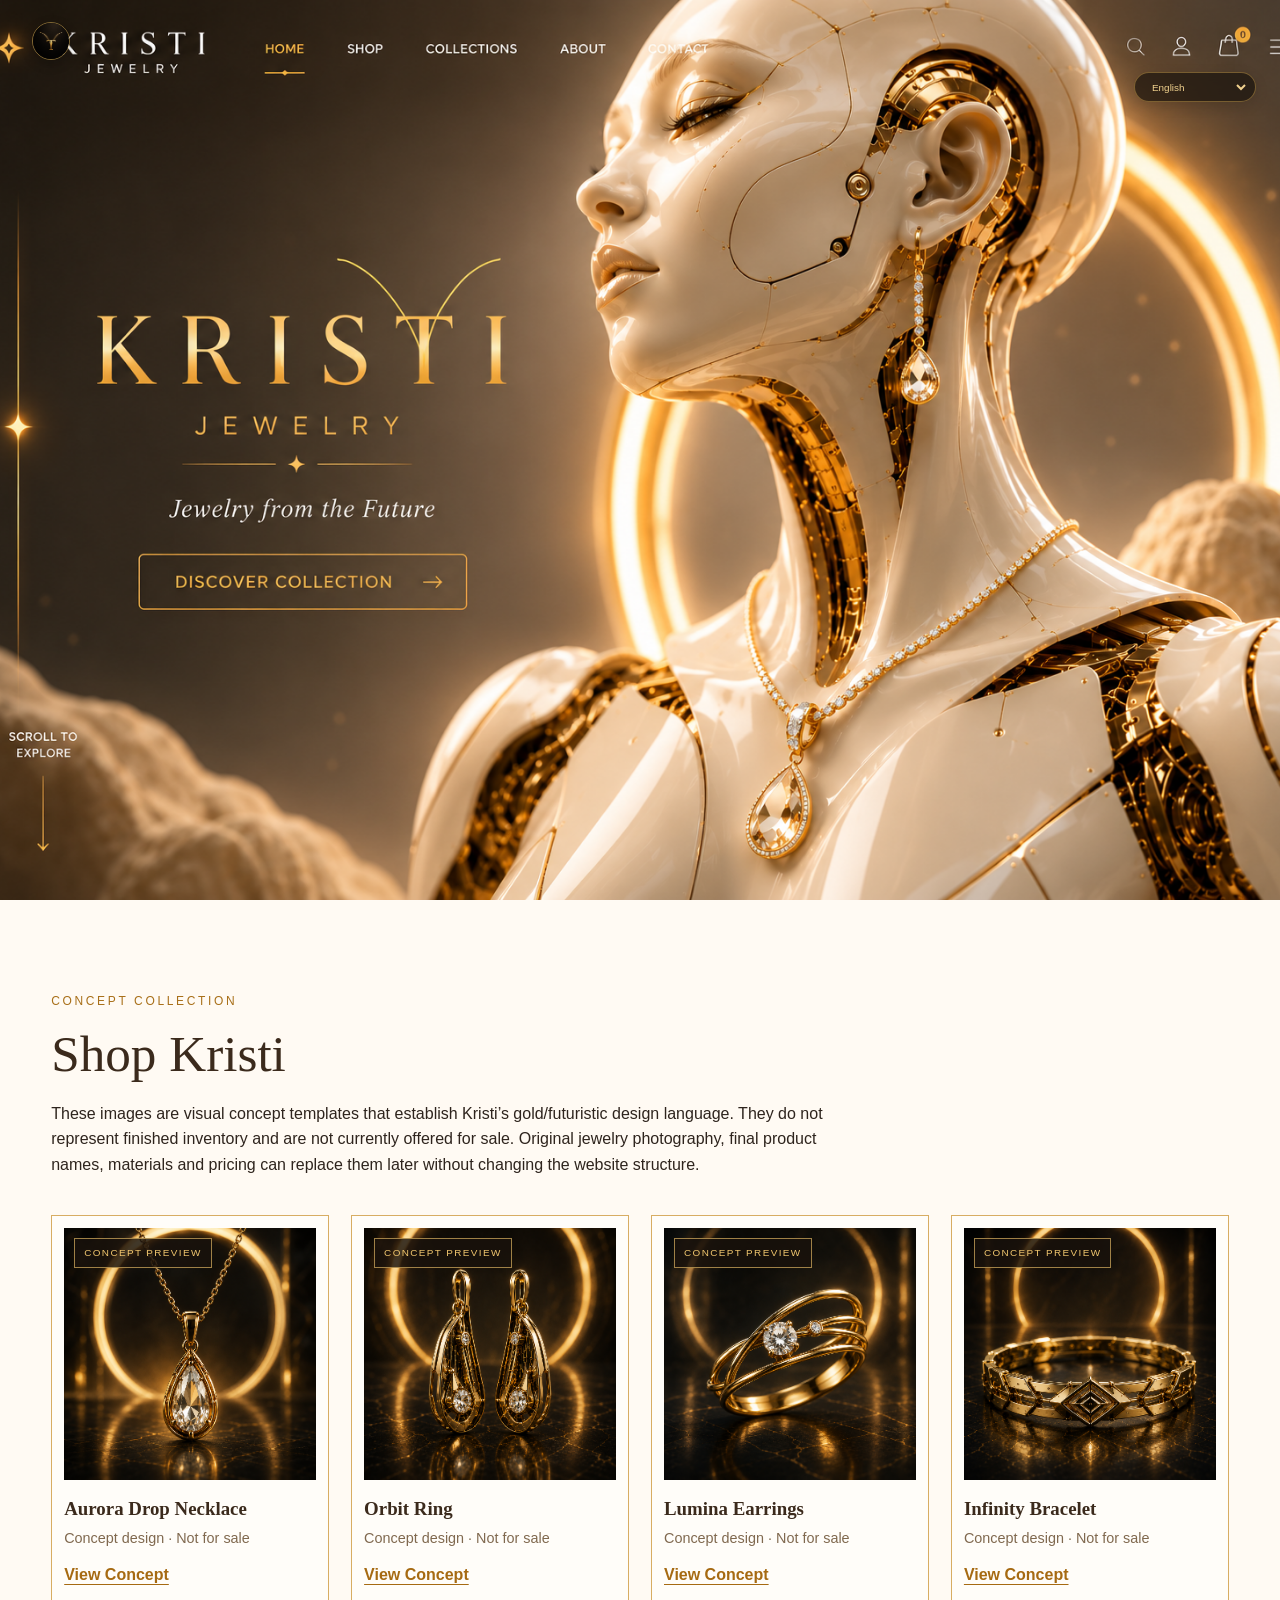
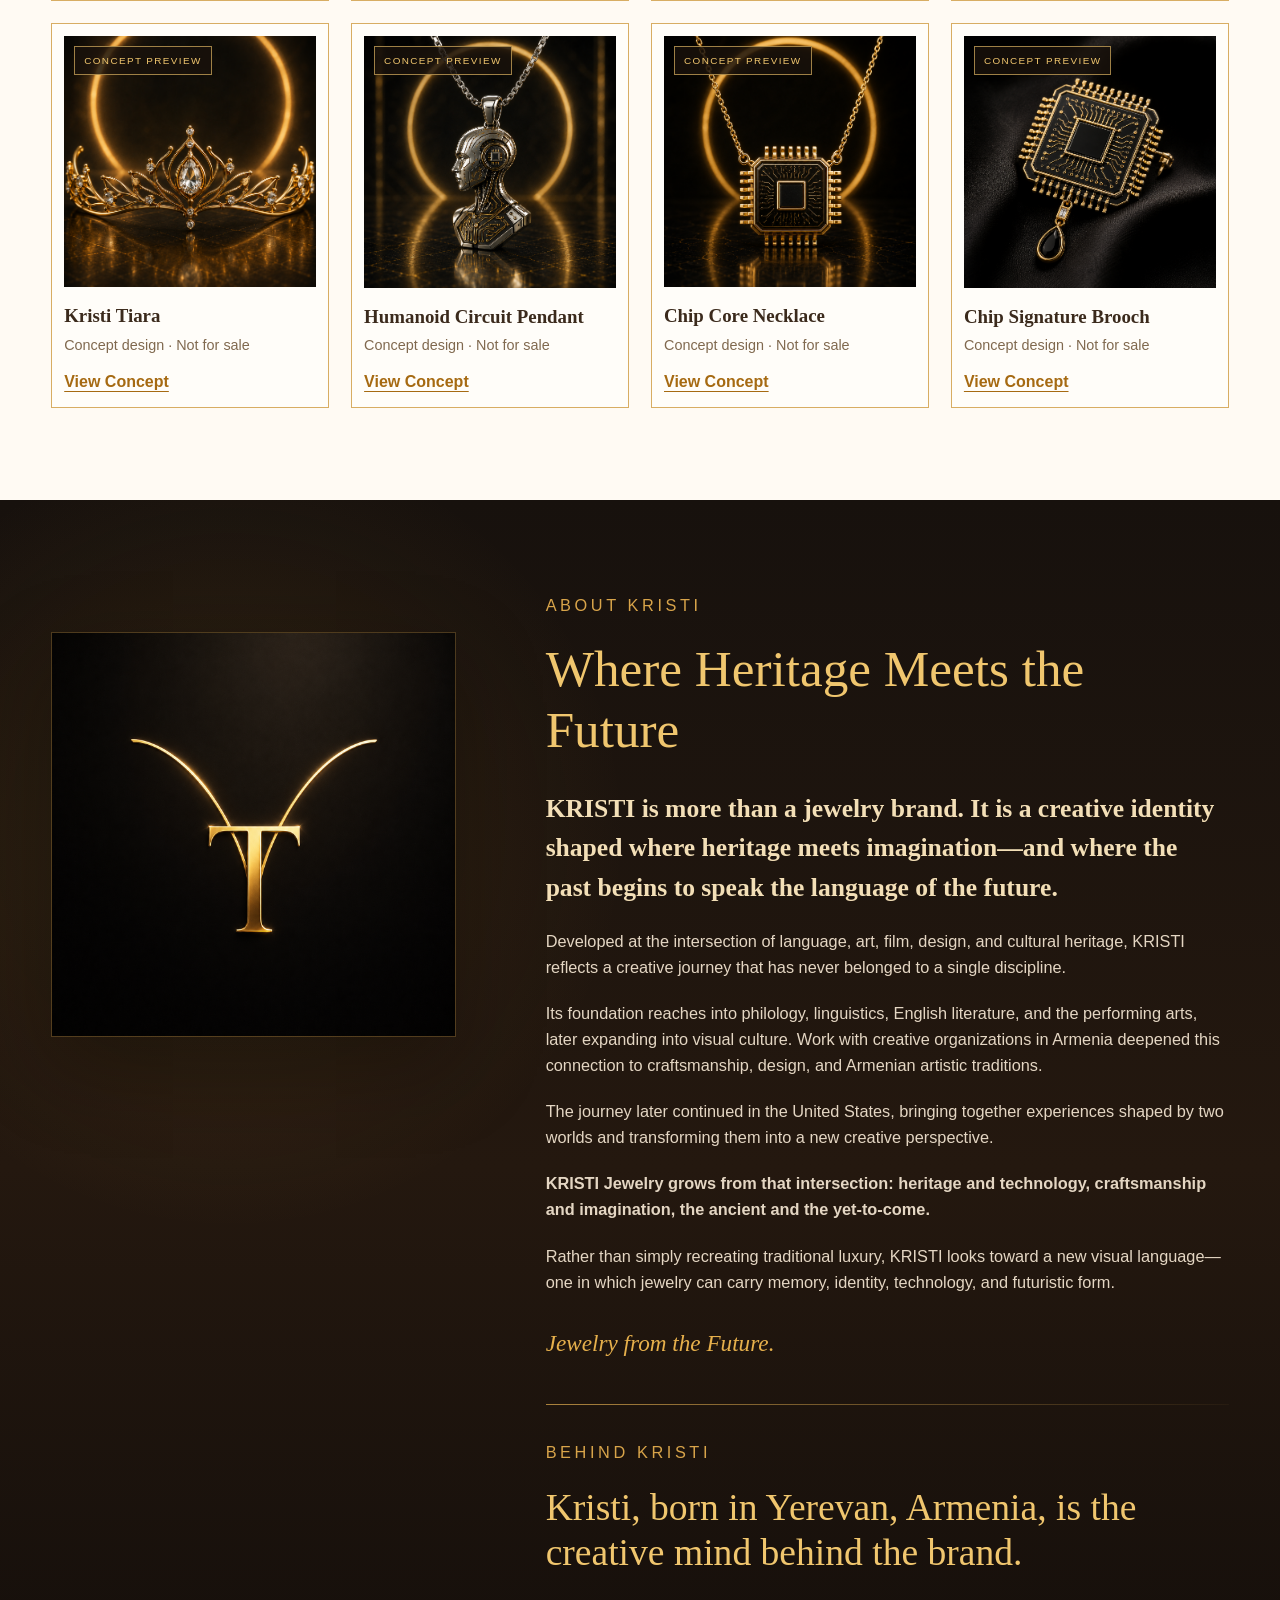
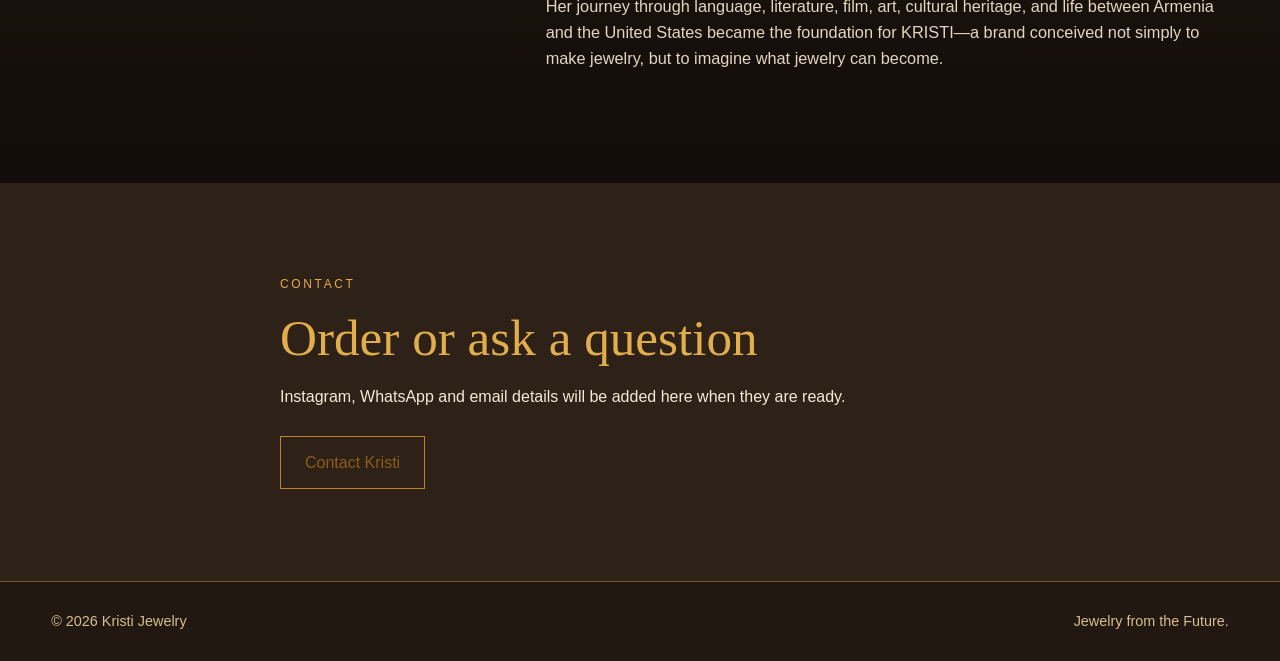
==== index.html @ 47a4a065 "Remove duplicate hero navigation overlay" ====
<!DOCTYPE html>
<html lang="en">
<head>
  <meta charset="UTF-8">
  <meta name="viewport" content="width=device-width, initial-scale=1.0">
  <meta name="description" content="Kristi Jewelry — Jewelry from the Future">
  <title>Kristi Jewelry</title>
  <link rel="stylesheet" href="style.css?v=20260815-hero-nav4">
</head>
<body>
  <div class="language-bar" aria-label="Language selector">
    <div class="language-bar-inner">
      <span class="language-label">Language</span>
      <select id="languageSelect" class="language-select" aria-label="Select language">
        <option value="en">English</option><option value="ar">Arabic</option><option value="hy">Armenian</option><option value="zh">Chinese</option><option value="de">German</option><option value="hi">Hindi</option><option value="fa">Persian</option><option value="ru">Russian</option><option value="es">Spanish</option><option value="tr">Turkish</option>
      </select>
    </div>
  </div>
  <main>
    <section class="hero" id="home" aria-label="Kristi Jewelry hero">
      <div class="hero-frame">
        <img class="hero-art" src="hero-Kristi.png" alt="Kristi Jewelry futuristic gold and ivory robotic jewelry campaign">
        <img class="hero-logo" src="Kristi-symbol.png" alt="Kristi T logo">
        <nav class="hero-hotspots" aria-label="Hero actions"><a class="hotspot cta-link" href="#shop" aria-label="Discover collection"></a></nav>
      </div>
    </section>
    <section class="section" id="shop"><div class="container"><div class="section-heading"><p class="eyebrow" data-i18n="shopEyebrow">Concept collection</p><h1 data-i18n="shopTitle">Shop Kristi</h1><p data-i18n="shopIntro">These images are visual concept templates that establish Kristi's gold/futuristic design language. They do not represent finished inventory and are not currently offered for sale. Original jewelry photography, final product names, materials and pricing can replace them later without changing the website structure.</p></div><div class="product-grid" id="productGrid"></div></div></section>
    <section class="section about-section" id="about"><div class="container about-wrap"><div class="about-symbol-wrap"><img class="about-symbol" src="Kristi-symbol.png" alt="Kristi gold T emblem"></div><div class="about-content"><p class="eyebrow" data-i18n="aboutEyebrow">About Kristi</p><h1 data-i18n="aboutTitle">Where Heritage Meets the Future</h1><p class="about-lead"><strong data-i18n="aboutLead">KRISTI is more than a jewelry brand. It is a creative identity shaped where heritage meets imagination—and where the past begins to speak the language of the future.</strong></p><p data-i18n="aboutP1">Developed at the intersection of language, art, film, design, and cultural heritage, KRISTI reflects a creative journey that has never belonged to a single discipline.</p><p data-i18n="aboutP2">Its foundation reaches into philology, linguistics, English literature, and the performing arts, later expanding into the world of visual culture. Work with creative organizations in Armenia deepened this connection to craftsmanship, design, and Armenian artistic traditions.</p><p data-i18n="aboutP3">The journey later continued in the United States, bringing together experiences shaped by two worlds and transforming them into a new creative perspective.</p><p><strong data-i18n="aboutP4">KRISTI Jewelry grows from that intersection: heritage and technology, craftsmanship and imagination, the ancient and the yet-to-come.</strong></p><p data-i18n="aboutP5">Rather than simply recreating traditional luxury, KRISTI looks toward a new visual language—one in which jewelry can carry memory, identity, technology, and futuristic form.</p><p class="about-signature" data-i18n="tagline">Jewelry from the Future.</p><div class="about-divider" aria-hidden="true"></div><p class="eyebrow" data-i18n="behindEyebrow">Behind Kristi</p><h2 data-i18n="behindTitle">Kristi, born in Yerevan, Armenia, is the creative mind behind the brand.</h2><p data-i18n="behindP">Her journey through language, literature, film, art, cultural heritage, and life between Armenia and the United States ultimately became the foundation for KRISTI—a brand conceived not simply to make jewelry, but to imagine what jewelry can become.</p></div></div></section>
    <section class="section contact-section" id="contact"><div class="container narrow"><p class="eyebrow" data-i18n="contactEyebrow">Contact</p><h1 data-i18n="contactTitle">Order or ask a question</h1><p data-i18n="contactP">Instagram, WhatsApp and email details will be added here when they are ready.</p><a class="button secondary" href="mailto:hello@example.com" data-i18n="contactButton">Contact Kristi</a></div></section>
  </main>
  <div class="concept-modal" id="conceptModal" aria-hidden="true" role="dialog" aria-modal="true" aria-labelledby="conceptTitle"><div class="concept-modal-backdrop" data-close-modal></div><div class="concept-modal-panel"><button class="concept-modal-close" type="button" aria-label="Close concept preview" data-close-modal>×</button><div class="concept-modal-grid"><img id="conceptImage" class="concept-modal-image" src="product-01.png" alt=""><div class="concept-modal-content"><p class="eyebrow" data-i18n="modalEyebrow">Kristi Concept Study</p><h2 id="conceptTitle">Aurora Drop Necklace</h2><p id="conceptDescription" class="concept-description"></p><div class="concept-notice"><strong data-i18n="conceptPreview">Concept Preview</strong><span data-i18n="modalNotice">This is a visual design template, not a finished Kristi product and not currently offered for sale. Materials, construction, dimensions, price and final photography will be defined only when an original physical piece is developed.</span></div><p class="concept-future" data-i18n="modalFuture">Future product page structure: original photography · final materials · dimensions · price · availability · order details.</p></div></div></div></div>
  <footer class="site-footer"><div class="container footer-wrap"><p>© <span id="year"></span> Kristi Jewelry</p><p data-i18n="tagline">Jewelry from the Future.</p></div></footer>
  <script src="script.js?v=20260814-languages3"></script>
  <script>
    const kristiBehindTitles={en:'Kristi, born in Yerevan, Armenia, is the creative mind behind the brand.',ar:'كريستي، المولودة في يريفان، أرمينيا، هي العقل الإبداعي وراء العلامة.',hy:'Երևանում, Հայաստանում ծնված Քրիստին բրենդի ստեղծագործական միտքն է։',zh:'克里斯蒂出生于亚美尼亚埃里温，是品牌背后的创意灵魂。',de:'Kristi, geboren in Jerewan, Armenien, ist der kreative Kopf hinter der Marke.',hi:'येरेवान, आर्मेनिया में जन्मी क्रिस्टी ब्रांड की रचनात्मक शक्ति हैं।',fa:'کریستی، متولد ایروان ارمنستان، ذهن خلاق پشت این برند است.',ru:'Кристи, родившаяся в Ереване, Армения, — творческий автор бренда.',es:'Kristi, nacida en Ereván, Armenia, es la mente creativa detrás de la marca.',tr:'Ermenistan’ın Erivan kentinde doğan Kristi, markanın arkasındaki yaratıcı zihindir.'};
    function updateKristiBehindTitle(){const language=document.documentElement.lang||'en';const title=document.querySelector('[data-i18n="behindTitle"]');if(title&&kristiBehindTitles[language])title.textContent=kristiBehindTitles[language];}
    const languageSelect=document.getElementById('languageSelect');updateKristiBehindTitle();languageSelect?.addEventListener('change',()=>setTimeout(updateKristiBehindTitle,0));
  </script>
</body>
</html>
---- style.css ----
* { box-sizing: border-box; }
html { scroll-behavior: smooth; }
body { margin:0; font-family:Arial,Helvetica,sans-serif; color:#2e241d; background:#fffaf3; line-height:1.6; }
body.modal-open { overflow:hidden; }
a { color:inherit; text-decoration:none; }
button,a { -webkit-tap-highlight-color:transparent; }
.container { width:min(1280px,92%); margin:0 auto; }
.narrow { max-width:720px; }
.language-bar { position:absolute; top:72px; right:24px; z-index:50; width:122px; }
.language-bar-inner { display:flex; align-items:center; justify-content:center; height:30px; padding:2px 5px; border:1px solid rgba(224,177,83,.42); border-radius:15px; background:rgba(25,18,12,.68); backdrop-filter:blur(8px); box-shadow:0 4px 14px rgba(0,0,0,.12); }
.language-label { display:none; }
.language-select { width:108px; min-width:0; height:24px; border:0; outline:0; background:transparent; color:#f1d28e; padding:1px 17px 1px 7px; font:inherit; font-size:.62rem; line-height:1; cursor:pointer; }
.language-select option { background:#21170f; color:#f1d28e; }
.hero { width:100vw; height:100vh; background:#2a2019; overflow:hidden; }
.hero-frame { position:relative; width:100%; height:100%; max-width:none; margin:0; overflow:hidden; }
.hero-art { display:block; width:100%; height:100%; max-width:none; max-height:none; object-fit:cover; object-position:center top; }
.hero-top-mask { display:none; }
.hero-logo { position:absolute; z-index:4; left:2.5%; top:2.45%; width:38px; height:38px; object-fit:cover; border-radius:50%; border:1px solid rgba(225,183,91,.50); box-shadow:0 4px 12px rgba(0,0,0,.22); }
.hero-topnav { position:absolute; z-index:4; left:9.7%; top:2.55%; width:auto; height:38px; display:flex; align-items:center; justify-content:flex-start; gap:46px; }
.hero-topnav a { position:relative; color:#f4efe7; font-size:.72rem; font-weight:400; letter-spacing:.025em; white-space:nowrap; text-shadow:0 1px 4px rgba(0,0,0,.55); }
.hero-topnav a:hover,.hero-topnav a.is-active { color:#e9b84f; }
.hero-topnav a.is-active::after { content:''; position:absolute; left:50%; transform:translateX(-50%); bottom:-10px; width:34px; height:2px; background:#e9b84f; box-shadow:0 0 8px rgba(233,184,79,.35); }
.hero-hotspots { position:absolute; inset:0; z-index:3; }
.hotspot { position:absolute; display:block; border-radius:8px; }
.hotspot:focus-visible { outline:2px solid #f0b744; outline-offset:2px; }
.cta-link{left:12.4%;top:58.5%;width:26.5%;height:7.6%}
.section { padding:92px 0; }
.section-heading { max-width:820px; margin-bottom:38px; }
.eyebrow { margin:0 0 12px; color:#a86f18; font-size:.75rem; letter-spacing:.22em; text-transform:uppercase; }
h1,h2 { font-family:Georgia,'Times New Roman',serif; font-weight:500; line-height:1.2; color:#3b2a1c; }
h1 { margin:0 0 16px; font-size:clamp(2.1rem,4vw,3.4rem); }
.product-grid { display:grid; grid-template-columns:repeat(4,minmax(0,1fr)); gap:22px; }
.product-card { position:relative; border:1px solid #d8ad63; background:#fffdf9; padding:12px; transition:transform .22s ease,box-shadow .22s ease,border-color .22s ease; }
.product-card:hover { transform:translateY(-4px); border-color:#c99131; box-shadow:0 14px 34px rgba(113,73,17,.14); }
.concept-badge { position:absolute; z-index:2; top:22px; left:22px; padding:6px 9px; border:1px solid rgba(233,190,104,.65); background:rgba(25,18,12,.82); color:#f0c66e; font-size:.62rem; letter-spacing:.14em; text-transform:uppercase; }
.product-image { display:block; aspect-ratio:1/1; width:100%; margin-bottom:18px; object-fit:cover; background:#1c160f; }
.product-card h2 { margin:0 0 6px; font-size:1.18rem; font-weight:600; }
.product-status { margin:0 0 12px; color:#80694f; font-size:.9rem; }
.text-button { border:0; padding:0; background:transparent; color:#a66a12; cursor:pointer; font:inherit; font-weight:600; text-decoration:underline; text-underline-offset:4px; }
.button { display:inline-block; padding:13px 24px; border:1px solid #bd8426; background:#bd8426; color:#fff; transition:.2s ease; }
.button:hover { transform:translateY(-1px); background:#9e6817; border-color:#9e6817; }
.button.secondary { margin-top:10px; background:transparent; color:#8d5e17; }
.concept-modal { position:fixed; inset:0; z-index:100; display:none; place-items:center; padding:24px; }
.concept-modal.is-open { display:grid; }
.concept-modal-backdrop { position:absolute; inset:0; background:rgba(15,10,7,.78); backdrop-filter:blur(6px); }
.concept-modal-panel { position:relative; z-index:1; width:min(1080px,96vw); max-height:90vh; overflow:auto; border:1px solid rgba(218,167,77,.5); background:linear-gradient(145deg,#17110d,#2a1c12); box-shadow:0 40px 100px rgba(0,0,0,.46); }
.concept-modal-grid { display:grid; grid-template-columns:minmax(0,1fr) minmax(320px,.92fr); }
.concept-modal-image { display:block; width:100%; height:100%; min-height:560px; object-fit:cover; background:#120d0a; }
.concept-modal-content { padding:clamp(32px,5vw,64px); color:#e9dcc7; }
.concept-modal-content h2 { margin:0 0 22px; color:#f0c66e; font-size:clamp(2rem,4vw,3rem); }
.concept-description { margin-bottom:28px; font-size:1.05rem; color:#e5d6c0; }
.concept-notice { display:grid; gap:8px; margin:26px 0; padding:18px; border-left:2px solid #d6a247; background:rgba(231,183,91,.08); }
.concept-notice strong { color:#efc468; letter-spacing:.08em; text-transform:uppercase; }
.concept-future { margin:0; color:#bca88a; font-size:.9rem; }
.concept-modal-close { position:absolute; z-index:3; top:14px; right:16px; width:42px; height:42px; border:1px solid rgba(237,199,120,.55); border-radius:50%; background:rgba(22,15,10,.85); color:#f1cd83; cursor:pointer; font-size:1.8rem; line-height:1; }
.about-section { position:relative; overflow:hidden; background:radial-gradient(circle at 18% 26%,rgba(210,151,45,.12),transparent 28%),linear-gradient(180deg,#17110d 0%,#24180f 52%,#120d0a 100%); color:#ead9bd; }
.about-wrap { display:grid; grid-template-columns:minmax(260px,.8fr) minmax(0,1.35fr); gap:clamp(44px,7vw,96px); align-items:start; }
.about-symbol-wrap { position:sticky; top:40px; }
.about-symbol { display:block; width:min(100%,470px); aspect-ratio:1/1; object-fit:cover; margin:0 auto; border:1px solid rgba(218,167,77,.24); box-shadow:0 30px 80px rgba(0,0,0,.28); }
.about-content { max-width:760px; }
.about-section .eyebrow { color:#d8a44a; }
.about-section h1,.about-section h2 { color:#f0c66e; }
.about-section h1 { margin-bottom:28px; }
.about-section h2 { margin:0 0 18px; font-size:clamp(1.6rem,3vw,2.35rem); }
.about-content p { margin:0 0 20px; color:#e4d6c3; font-size:1.02rem; }
.about-lead { font-family:Georgia,'Times New Roman',serif; font-size:clamp(1.25rem,2vw,1.65rem)!important; line-height:1.55; color:#f3dfb7!important; }
.about-signature { margin-top:30px!important; color:#e6b04c!important; font-family:Georgia,'Times New Roman',serif; font-size:1.45rem!important; font-style:italic; }
.about-divider { width:100%; height:1px; margin:42px 0 34px; background:linear-gradient(90deg,rgba(218,167,77,.75),rgba(218,167,77,.05)); }
.contact-section { background:#2d2118; color:#f6ead6; }
.contact-section h1,.contact-section .eyebrow { color:#e2ad4b; }
.site-footer { border-top:1px solid #7b5a31; padding:28px 0; background:#211811; color:#d9bd8e; font-size:.9rem; }
.footer-wrap { display:flex; justify-content:space-between; gap:20px; }
.footer-wrap p { margin:0; }
html[dir="rtl"] .about-content,html[dir="rtl"] .section-heading,html[dir="rtl"] .contact-section { text-align:right; }
html[dir="rtl"] .concept-badge { left:auto; right:22px; }
@media(max-width:1000px){.language-bar{top:58px;right:14px;width:116px}.language-bar-inner{height:29px;border-radius:15px}.language-select{width:104px;height:23px;font-size:.60rem}.hero-logo{left:2.2%;top:2.4%;width:34px;height:34px}.hero-topnav{left:8.5%;top:2.4%;width:auto;gap:30px}.hero-topnav a{font-size:.62rem;font-weight:400}.product-grid{grid-template-columns:repeat(2,1fr)}.about-wrap{grid-template-columns:1fr}.about-symbol-wrap{position:static}.about-symbol{width:min(420px,78vw)}.concept-modal-grid{grid-template-columns:1fr}.concept-modal-image{min-height:0;aspect-ratio:1/1}}
@media(max-width:760px){.language-bar{top:44px;right:8px;width:106px}.language-bar-inner{height:27px;padding:2px 3px;border-radius:14px;background:rgba(25,18,12,.74)}.language-select{width:98px;height:22px;padding:1px 14px 1px 5px;font-size:.57rem}.hero{width:100%;height:auto}.hero-frame{width:100%;height:auto;overflow:hidden}.hero-art{width:100%;height:auto;max-width:100%;max-height:none;object-fit:contain;object-position:center top;transform:none}.hero-topnav{display:none}.hero-logo{left:.8%;top:2.8%;width:30px;height:30px;border-radius:50%}.hero-hotspots{display:block}.section{padding:56px 0}.product-grid{grid-template-columns:1fr}.concept-modal{padding:10px}.concept-modal-panel{width:100%;max-height:94vh}.concept-modal-content{padding:28px 22px 34px}.concept-modal-close{top:10px;right:10px}.about-wrap{gap:38px}.about-content p{font-size:.98rem}.footer-wrap{flex-direction:column}}
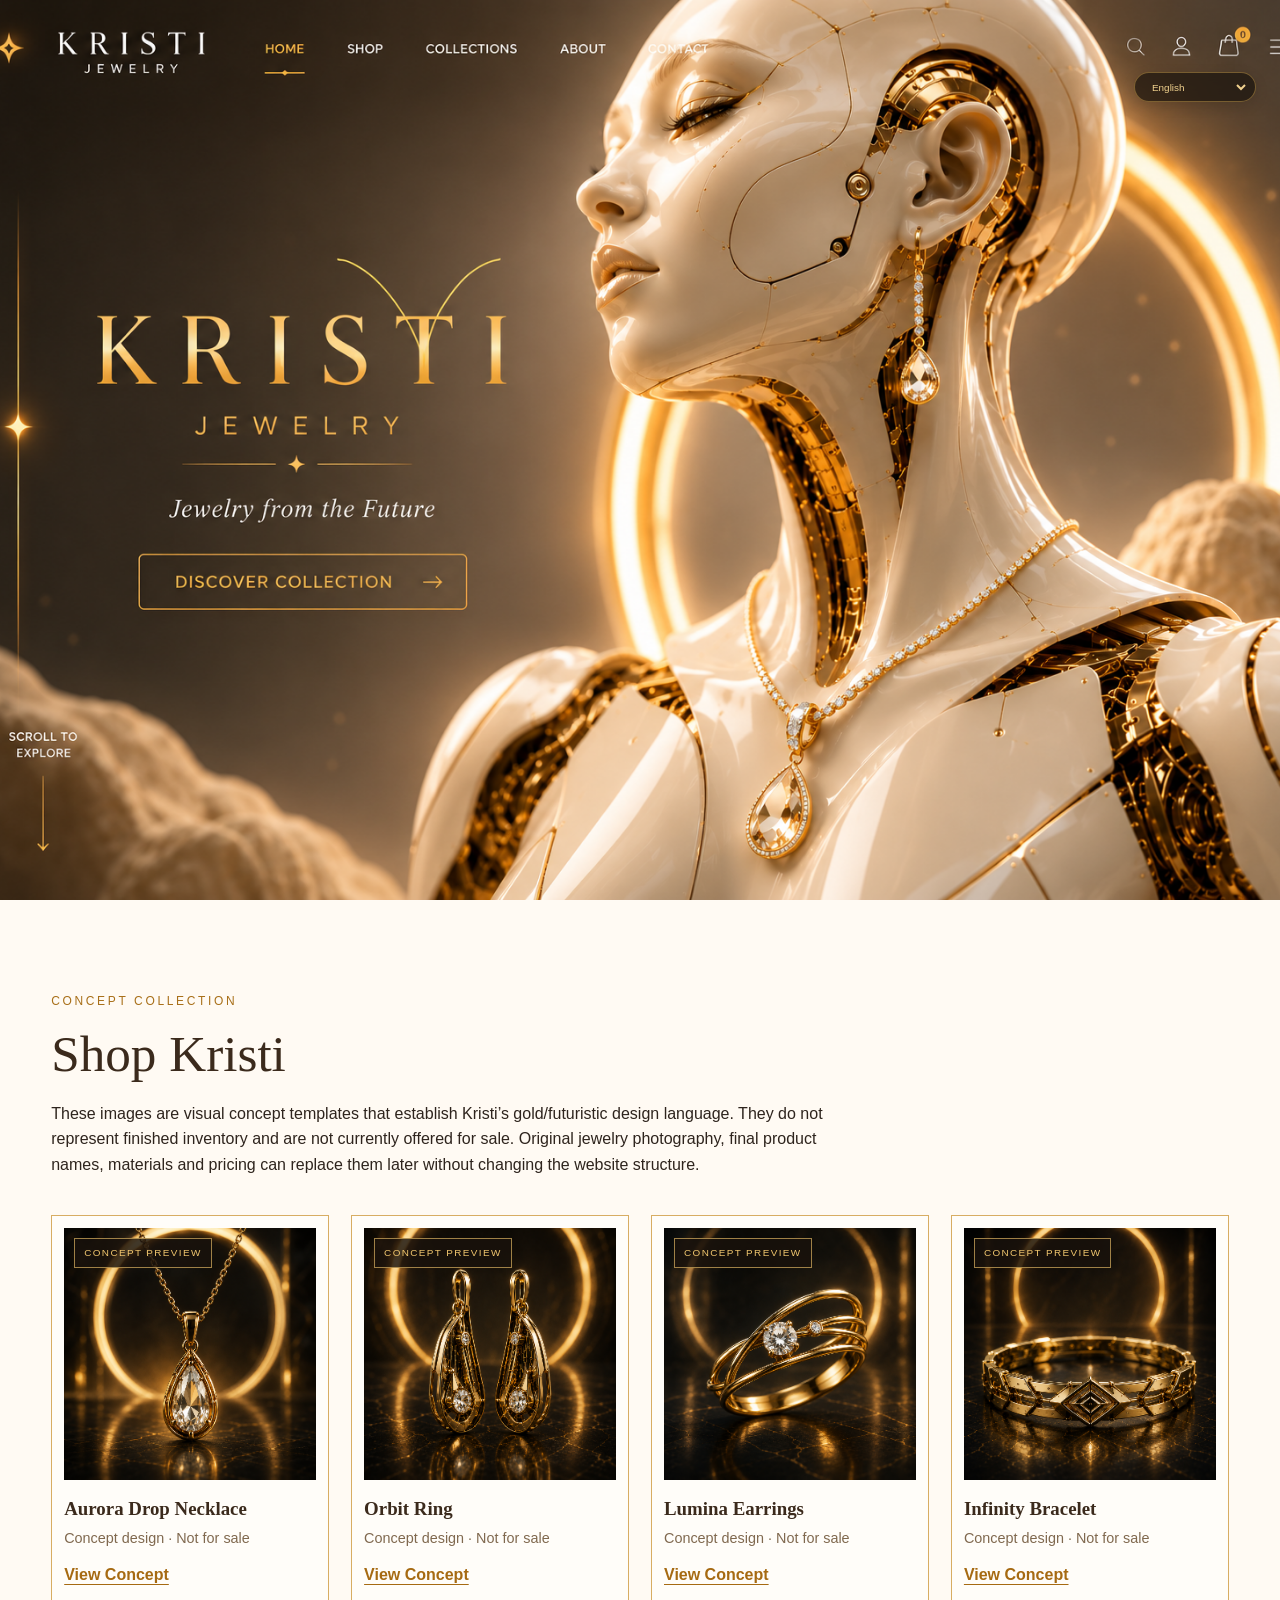
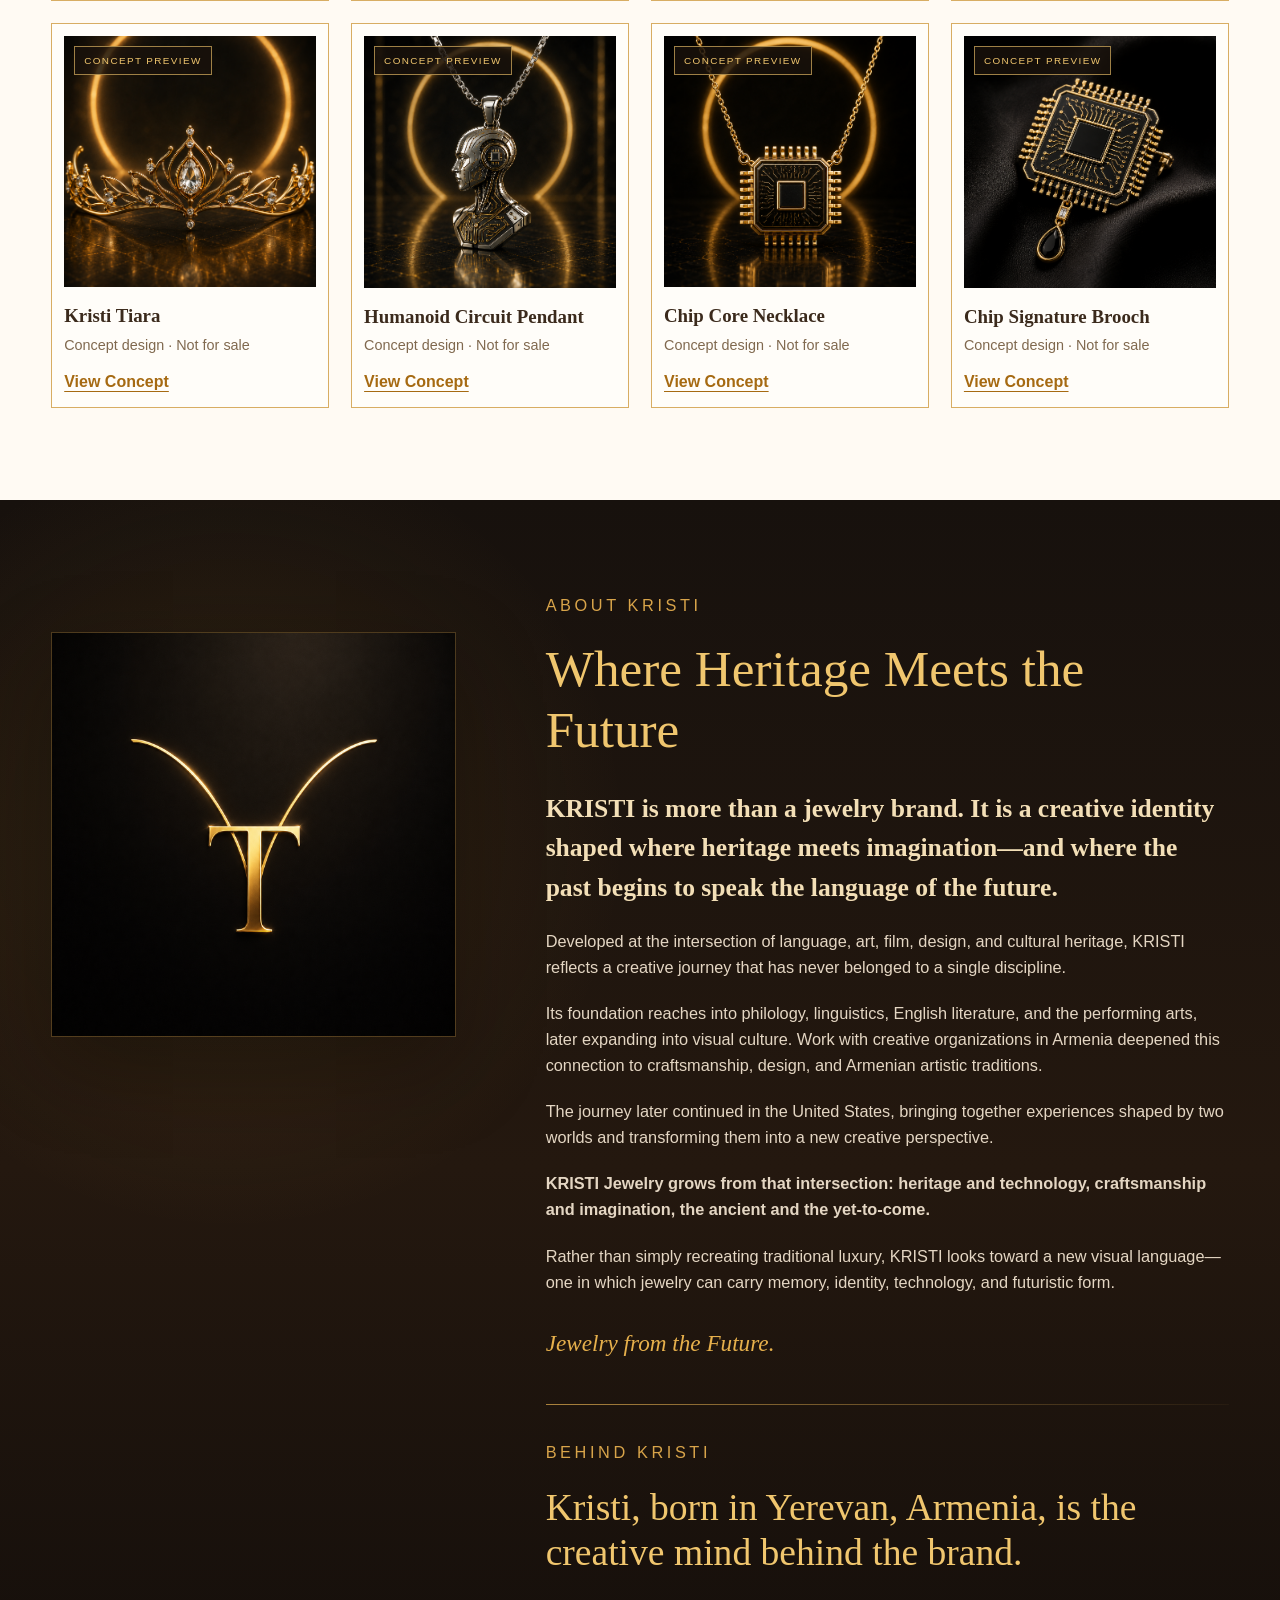
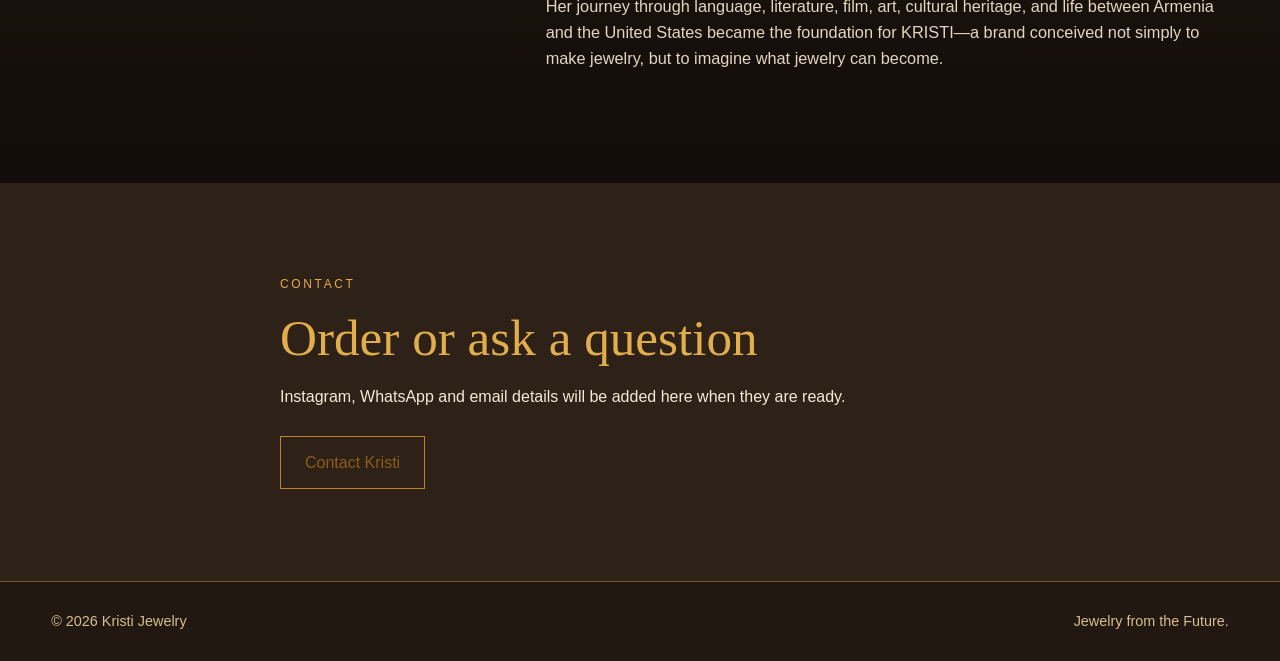
==== commit 6cd309cd: "Remove small hero logo overlay" ====
--- a/index.html
+++ b/index.html
@@ -20,7 +20,6 @@
     <section class="hero" id="home" aria-label="Kristi Jewelry hero">
       <div class="hero-frame">
         <img class="hero-art" src="hero-Kristi.png" alt="Kristi Jewelry futuristic gold and ivory robotic jewelry campaign">
-        <img class="hero-logo" src="Kristi-symbol.png" alt="Kristi T logo">
         <nav class="hero-hotspots" aria-label="Hero actions"><a class="hotspot cta-link" href="#shop" aria-label="Discover collection"></a></nav>
       </div>
     </section>
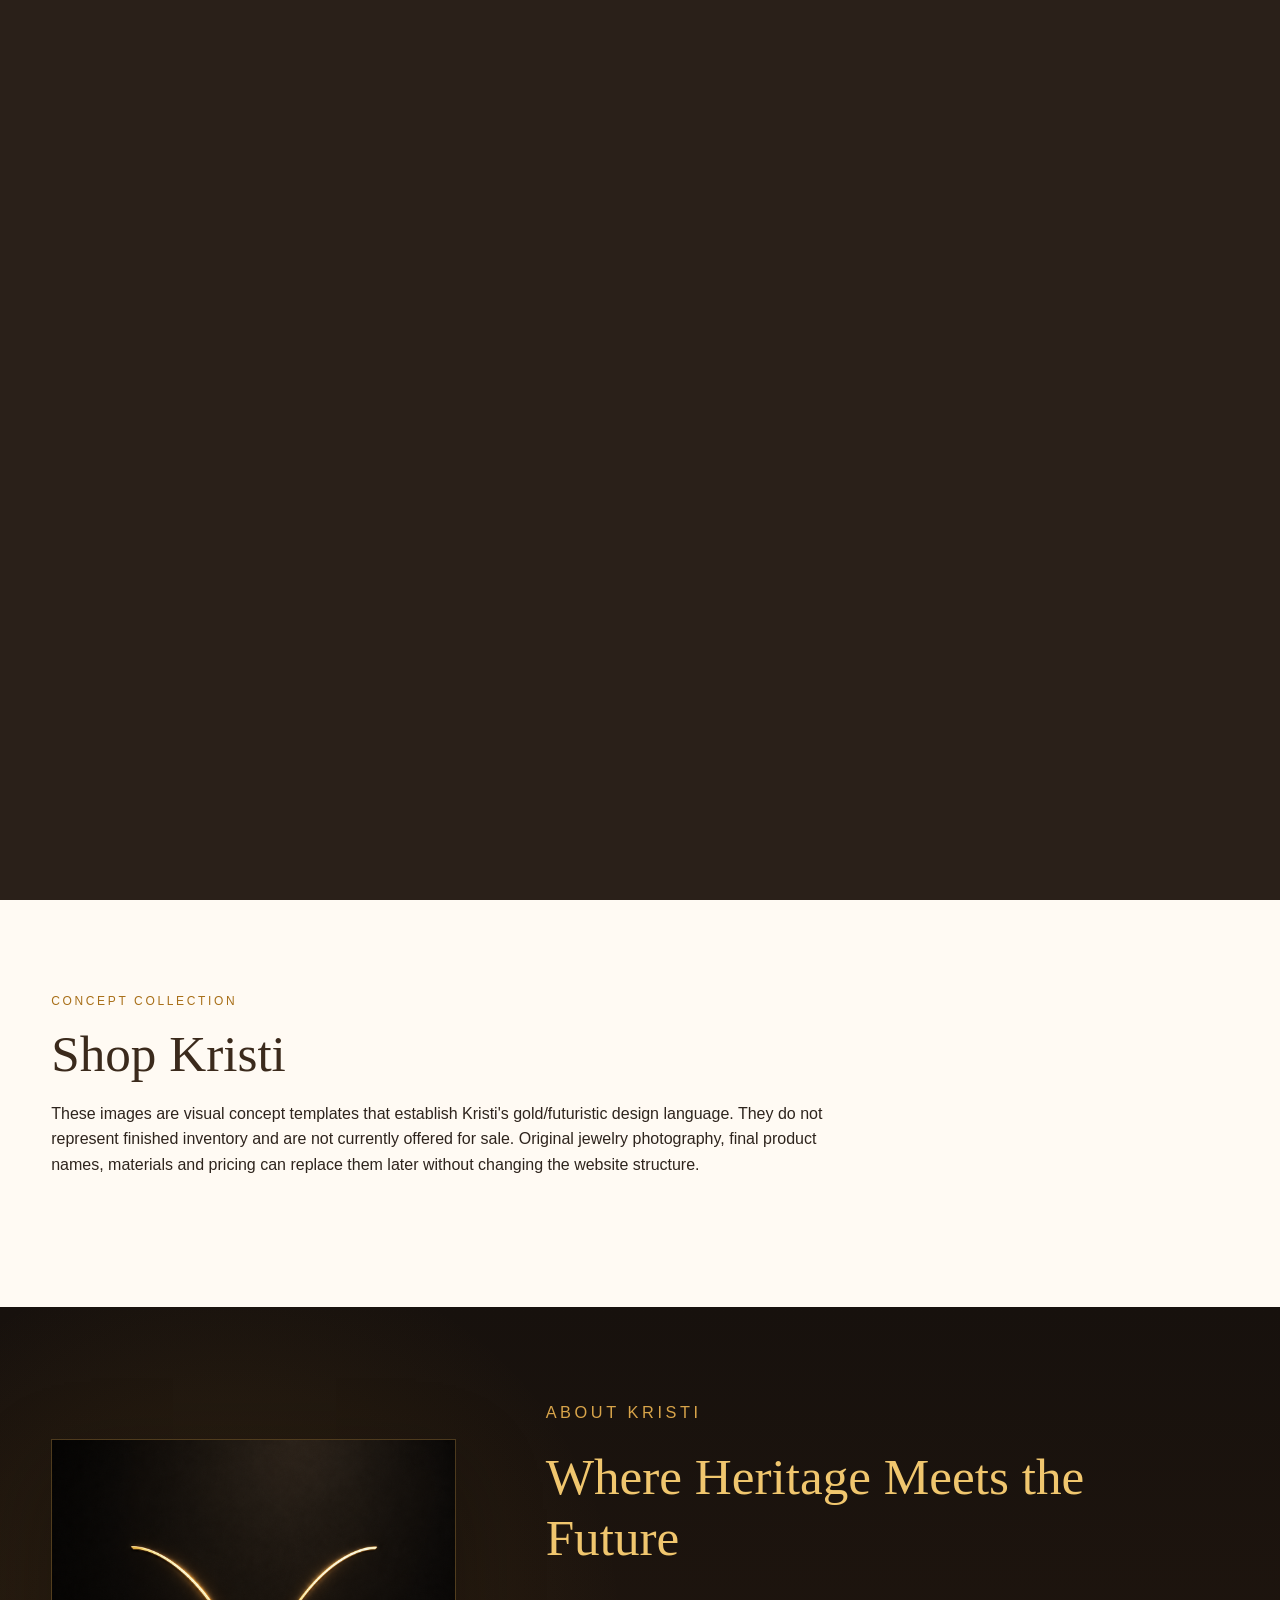
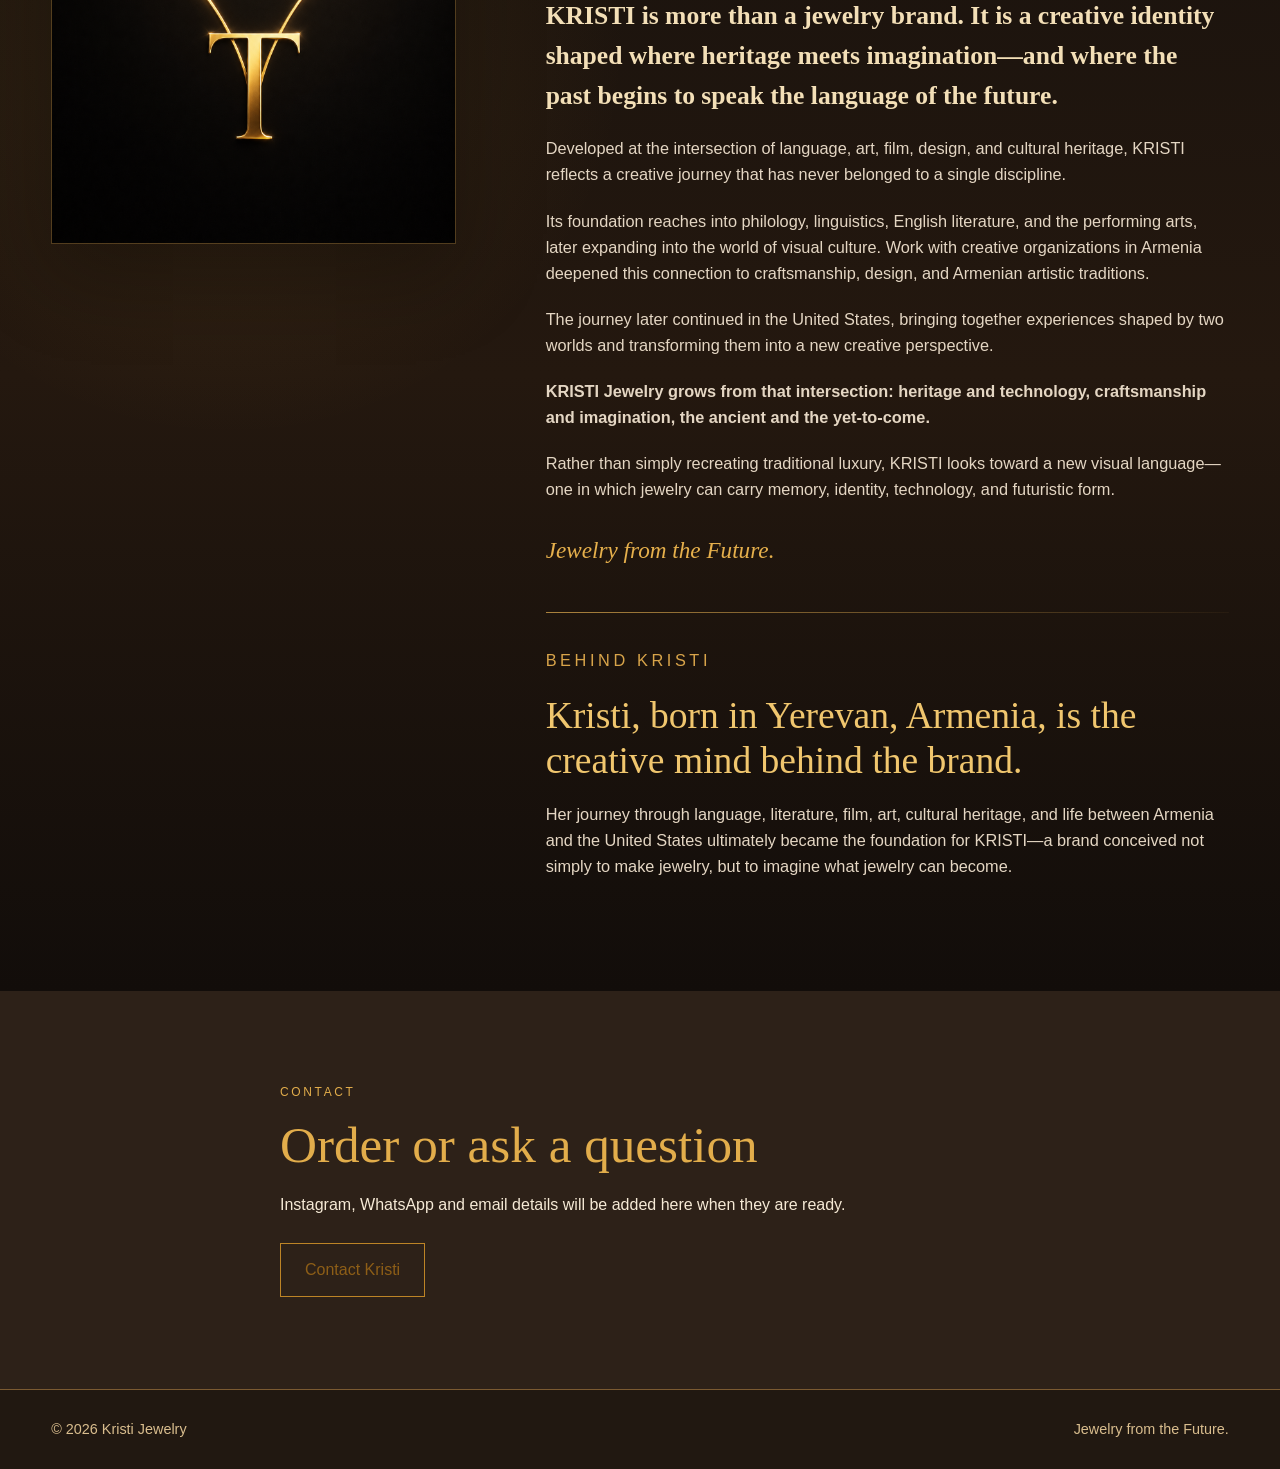
==== commit 3a729d19: "Rebuild home hero from layer 1 background" ====
--- a/index.html
+++ b/index.html
@@ -5,22 +5,13 @@
   <meta name="viewport" content="width=device-width, initial-scale=1.0">
   <meta name="description" content="Kristi Jewelry — Jewelry from the Future">
   <title>Kristi Jewelry</title>
-  <link rel="stylesheet" href="style.css?v=20260815-hero-nav4">
+  <link rel="stylesheet" href="style.css?v=20260815-layer1">
 </head>
 <body>
-  <div class="language-bar" aria-label="Language selector">
-    <div class="language-bar-inner">
-      <span class="language-label">Language</span>
-      <select id="languageSelect" class="language-select" aria-label="Select language">
-        <option value="en">English</option><option value="ar">Arabic</option><option value="hy">Armenian</option><option value="zh">Chinese</option><option value="de">German</option><option value="hi">Hindi</option><option value="fa">Persian</option><option value="ru">Russian</option><option value="es">Spanish</option><option value="tr">Turkish</option>
-      </select>
-    </div>
-  </div>
   <main>
-    <section class="hero" id="home" aria-label="Kristi Jewelry hero">
+    <section class="hero" id="home" aria-label="Kristi Jewelry home">
       <div class="hero-frame">
-        <img class="hero-art" src="hero-Kristi.png" alt="Kristi Jewelry futuristic gold and ivory robotic jewelry campaign">
-        <nav class="hero-hotspots" aria-label="Hero actions"><a class="hotspot cta-link" href="#shop" aria-label="Discover collection"></a></nav>
+        <div class="hero-layer hero-layer-background" aria-hidden="true"></div>
       </div>
     </section>
     <section class="section" id="shop"><div class="container"><div class="section-heading"><p class="eyebrow" data-i18n="shopEyebrow">Concept collection</p><h1 data-i18n="shopTitle">Shop Kristi</h1><p data-i18n="shopIntro">These images are visual concept templates that establish Kristi's gold/futuristic design language. They do not represent finished inventory and are not currently offered for sale. Original jewelry photography, final product names, materials and pricing can replace them later without changing the website structure.</p></div><div class="product-grid" id="productGrid"></div></div></section>
@@ -30,10 +21,5 @@
   <div class="concept-modal" id="conceptModal" aria-hidden="true" role="dialog" aria-modal="true" aria-labelledby="conceptTitle"><div class="concept-modal-backdrop" data-close-modal></div><div class="concept-modal-panel"><button class="concept-modal-close" type="button" aria-label="Close concept preview" data-close-modal>×</button><div class="concept-modal-grid"><img id="conceptImage" class="concept-modal-image" src="product-01.png" alt=""><div class="concept-modal-content"><p class="eyebrow" data-i18n="modalEyebrow">Kristi Concept Study</p><h2 id="conceptTitle">Aurora Drop Necklace</h2><p id="conceptDescription" class="concept-description"></p><div class="concept-notice"><strong data-i18n="conceptPreview">Concept Preview</strong><span data-i18n="modalNotice">This is a visual design template, not a finished Kristi product and not currently offered for sale. Materials, construction, dimensions, price and final photography will be defined only when an original physical piece is developed.</span></div><p class="concept-future" data-i18n="modalFuture">Future product page structure: original photography · final materials · dimensions · price · availability · order details.</p></div></div></div></div>
   <footer class="site-footer"><div class="container footer-wrap"><p>© <span id="year"></span> Kristi Jewelry</p><p data-i18n="tagline">Jewelry from the Future.</p></div></footer>
   <script src="script.js?v=20260814-languages3"></script>
-  <script>
-    const kristiBehindTitles={en:'Kristi, born in Yerevan, Armenia, is the creative mind behind the brand.',ar:'كريستي، المولودة في يريفان، أرمينيا، هي العقل الإبداعي وراء العلامة.',hy:'Երևանում, Հայաստանում ծնված Քրիստին բրենդի ստեղծագործական միտքն է։',zh:'克里斯蒂出生于亚美尼亚埃里温，是品牌背后的创意灵魂。',de:'Kristi, geboren in Jerewan, Armenien, ist der kreative Kopf hinter der Marke.',hi:'येरेवान, आर्मेनिया में जन्मी क्रिस्टी ब्रांड की रचनात्मक शक्ति हैं।',fa:'کریستی، متولد ایروان ارمنستان، ذهن خلاق پشت این برند است.',ru:'Кристи, родившаяся в Ереване, Армения, — творческий автор бренда.',es:'Kristi, nacida en Ereván, Armenia, es la mente creativa detrás de la marca.',tr:'Ermenistan’ın Erivan kentinde doğan Kristi, markanın arkasındaki yaratıcı zihindir.'};
-    function updateKristiBehindTitle(){const language=document.documentElement.lang||'en';const title=document.querySelector('[data-i18n="behindTitle"]');if(title&&kristiBehindTitles[language])title.textContent=kristiBehindTitles[language];}
-    const languageSelect=document.getElementById('languageSelect');updateKristiBehindTitle();languageSelect?.addEventListener('change',()=>setTimeout(updateKristiBehindTitle,0));
-  </script>
 </body>
 </html>
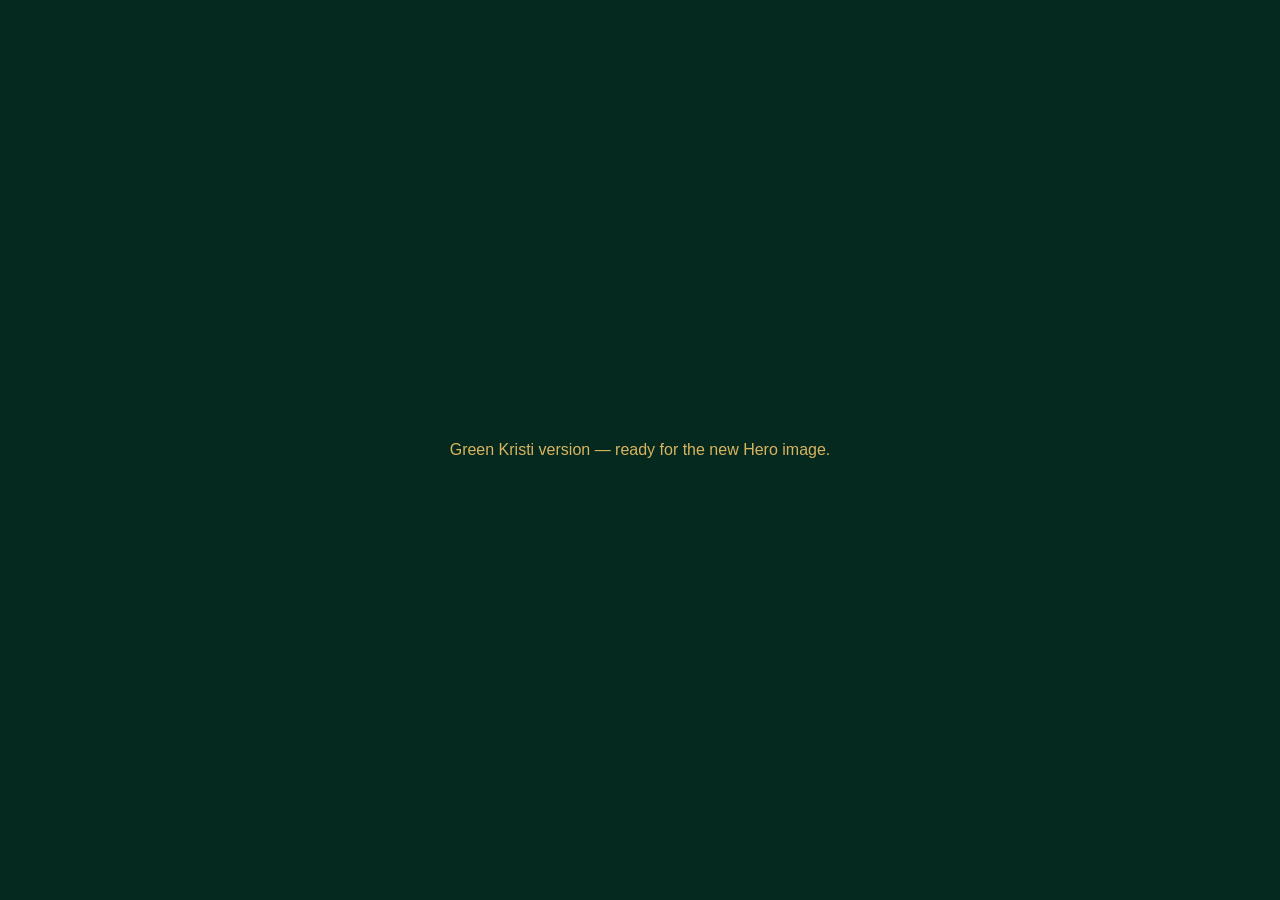
==== commit 7cd95f85: "Initialize green version preview" ====
--- a/index.html
+++ b/index.html
@@ -1,25 +1 @@
-<!DOCTYPE html>
-<html lang="en">
-<head>
-  <meta charset="UTF-8">
-  <meta name="viewport" content="width=device-width, initial-scale=1.0">
-  <meta name="description" content="Kristi Jewelry — Jewelry from the Future">
-  <title>Kristi Jewelry</title>
-  <link rel="stylesheet" href="style.css?v=20260815-layer1">
-</head>
-<body>
-  <main>
-    <section class="hero" id="home" aria-label="Kristi Jewelry home">
-      <div class="hero-frame">
-        <div class="hero-layer hero-layer-background" aria-hidden="true"></div>
-      </div>
-    </section>
-    <section class="section" id="shop"><div class="container"><div class="section-heading"><p class="eyebrow" data-i18n="shopEyebrow">Concept collection</p><h1 data-i18n="shopTitle">Shop Kristi</h1><p data-i18n="shopIntro">These images are visual concept templates that establish Kristi's gold/futuristic design language. They do not represent finished inventory and are not currently offered for sale. Original jewelry photography, final product names, materials and pricing can replace them later without changing the website structure.</p></div><div class="product-grid" id="productGrid"></div></div></section>
-    <section class="section about-section" id="about"><div class="container about-wrap"><div class="about-symbol-wrap"><img class="about-symbol" src="Kristi-symbol.png" alt="Kristi gold T emblem"></div><div class="about-content"><p class="eyebrow" data-i18n="aboutEyebrow">About Kristi</p><h1 data-i18n="aboutTitle">Where Heritage Meets the Future</h1><p class="about-lead"><strong data-i18n="aboutLead">KRISTI is more than a jewelry brand. It is a creative identity shaped where heritage meets imagination—and where the past begins to speak the language of the future.</strong></p><p data-i18n="aboutP1">Developed at the intersection of language, art, film, design, and cultural heritage, KRISTI reflects a creative journey that has never belonged to a single discipline.</p><p data-i18n="aboutP2">Its foundation reaches into philology, linguistics, English literature, and the performing arts, later expanding into the world of visual culture. Work with creative organizations in Armenia deepened this connection to craftsmanship, design, and Armenian artistic traditions.</p><p data-i18n="aboutP3">The journey later continued in the United States, bringing together experiences shaped by two worlds and transforming them into a new creative perspective.</p><p><strong data-i18n="aboutP4">KRISTI Jewelry grows from that intersection: heritage and technology, craftsmanship and imagination, the ancient and the yet-to-come.</strong></p><p data-i18n="aboutP5">Rather than simply recreating traditional luxury, KRISTI looks toward a new visual language—one in which jewelry can carry memory, identity, technology, and futuristic form.</p><p class="about-signature" data-i18n="tagline">Jewelry from the Future.</p><div class="about-divider" aria-hidden="true"></div><p class="eyebrow" data-i18n="behindEyebrow">Behind Kristi</p><h2 data-i18n="behindTitle">Kristi, born in Yerevan, Armenia, is the creative mind behind the brand.</h2><p data-i18n="behindP">Her journey through language, literature, film, art, cultural heritage, and life between Armenia and the United States ultimately became the foundation for KRISTI—a brand conceived not simply to make jewelry, but to imagine what jewelry can become.</p></div></div></section>
-    <section class="section contact-section" id="contact"><div class="container narrow"><p class="eyebrow" data-i18n="contactEyebrow">Contact</p><h1 data-i18n="contactTitle">Order or ask a question</h1><p data-i18n="contactP">Instagram, WhatsApp and email details will be added here when they are ready.</p><a class="button secondary" href="mailto:hello@example.com" data-i18n="contactButton">Contact Kristi</a></div></section>
-  </main>
-  <div class="concept-modal" id="conceptModal" aria-hidden="true" role="dialog" aria-modal="true" aria-labelledby="conceptTitle"><div class="concept-modal-backdrop" data-close-modal></div><div class="concept-modal-panel"><button class="concept-modal-close" type="button" aria-label="Close concept preview" data-close-modal>×</button><div class="concept-modal-grid"><img id="conceptImage" class="concept-modal-image" src="product-01.png" alt=""><div class="concept-modal-content"><p class="eyebrow" data-i18n="modalEyebrow">Kristi Concept Study</p><h2 id="conceptTitle">Aurora Drop Necklace</h2><p id="conceptDescription" class="concept-description"></p><div class="concept-notice"><strong data-i18n="conceptPreview">Concept Preview</strong><span data-i18n="modalNotice">This is a visual design template, not a finished Kristi product and not currently offered for sale. Materials, construction, dimensions, price and final photography will be defined only when an original physical piece is developed.</span></div><p class="concept-future" data-i18n="modalFuture">Future product page structure: original photography · final materials · dimensions · price · availability · order details.</p></div></div></div></div>
-  <footer class="site-footer"><div class="container footer-wrap"><p>© <span id="year"></span> Kristi Jewelry</p><p data-i18n="tagline">Jewelry from the Future.</p></div></footer>
-  <script src="script.js?v=20260814-languages3"></script>
-</body>
-</html>+<!DOCTYPE html><html><head><meta charset="utf-8"><title>Green version</title></head><body style="margin:0;background:#05291f;color:#d9b45f;font-family:Arial,sans-serif;display:grid;place-items:center;min-height:100vh"><p>Green Kristi version — ready for the new Hero image.</p></body></html>
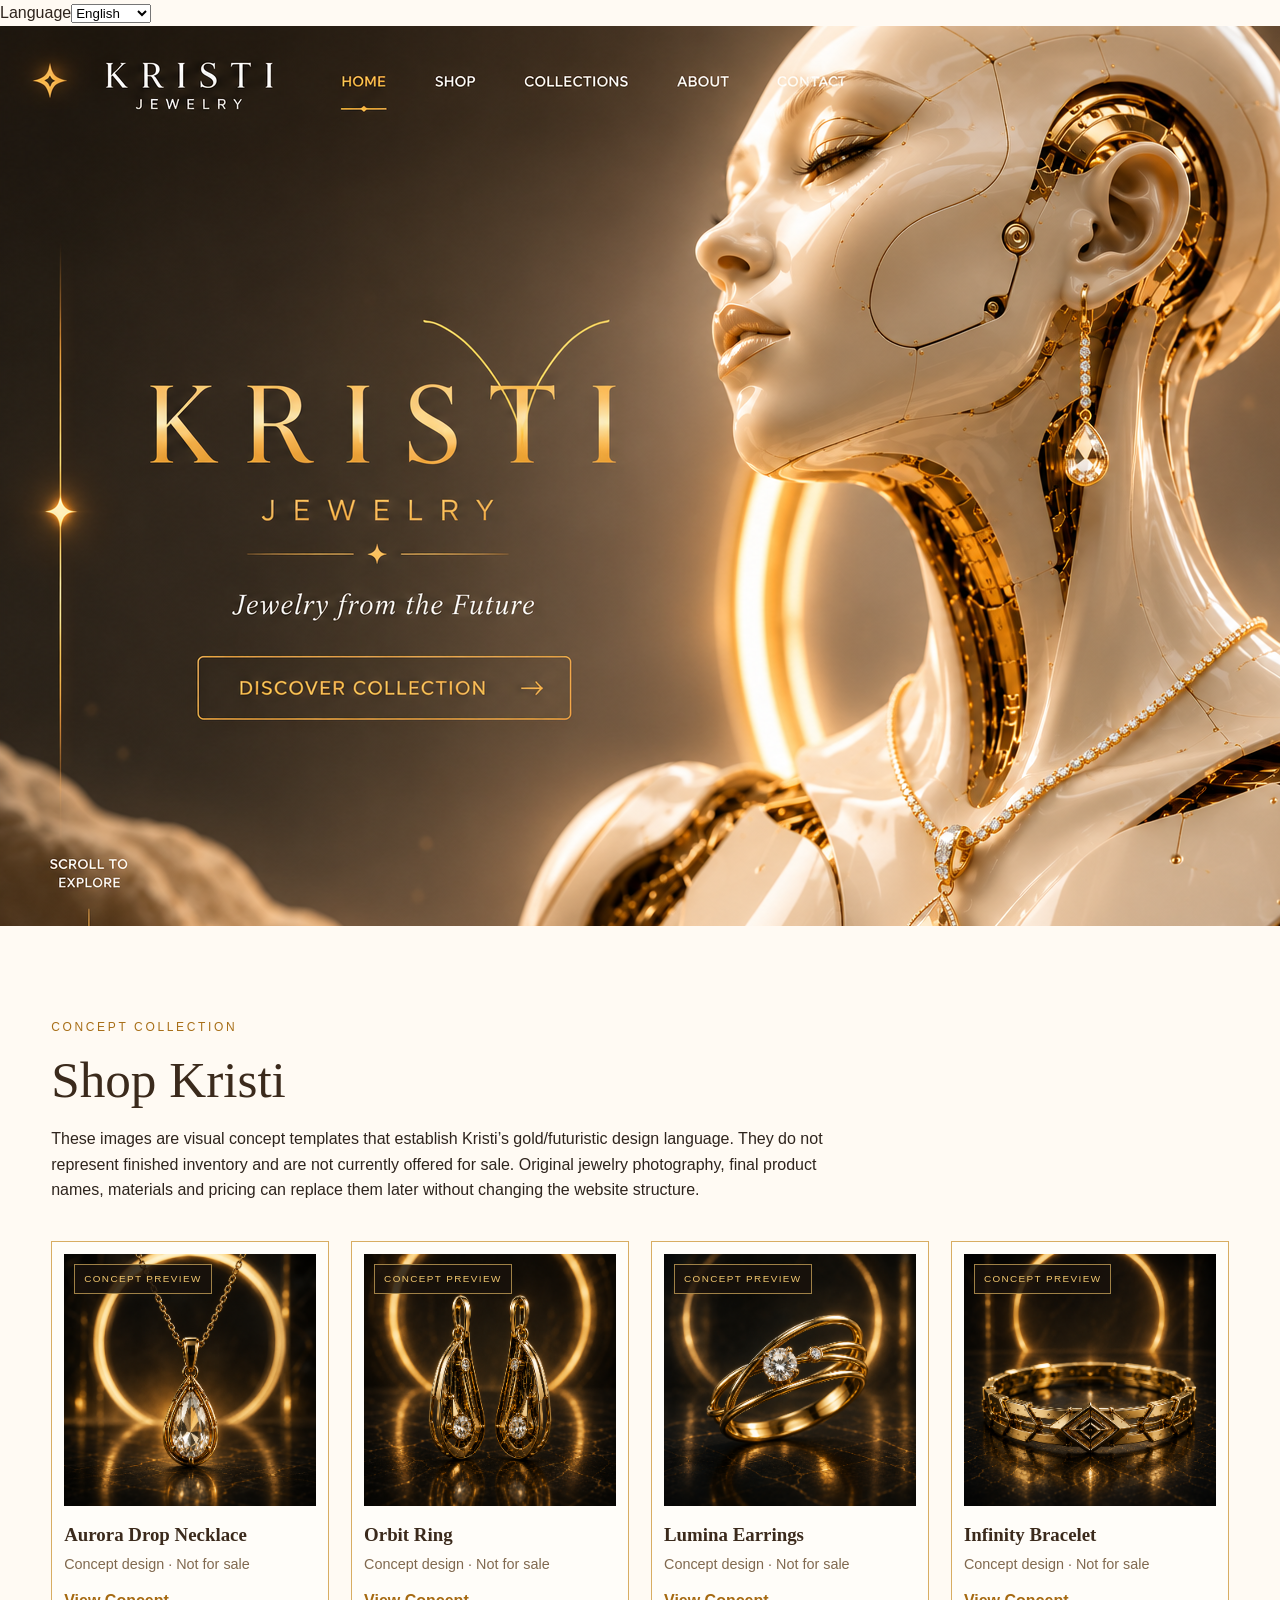
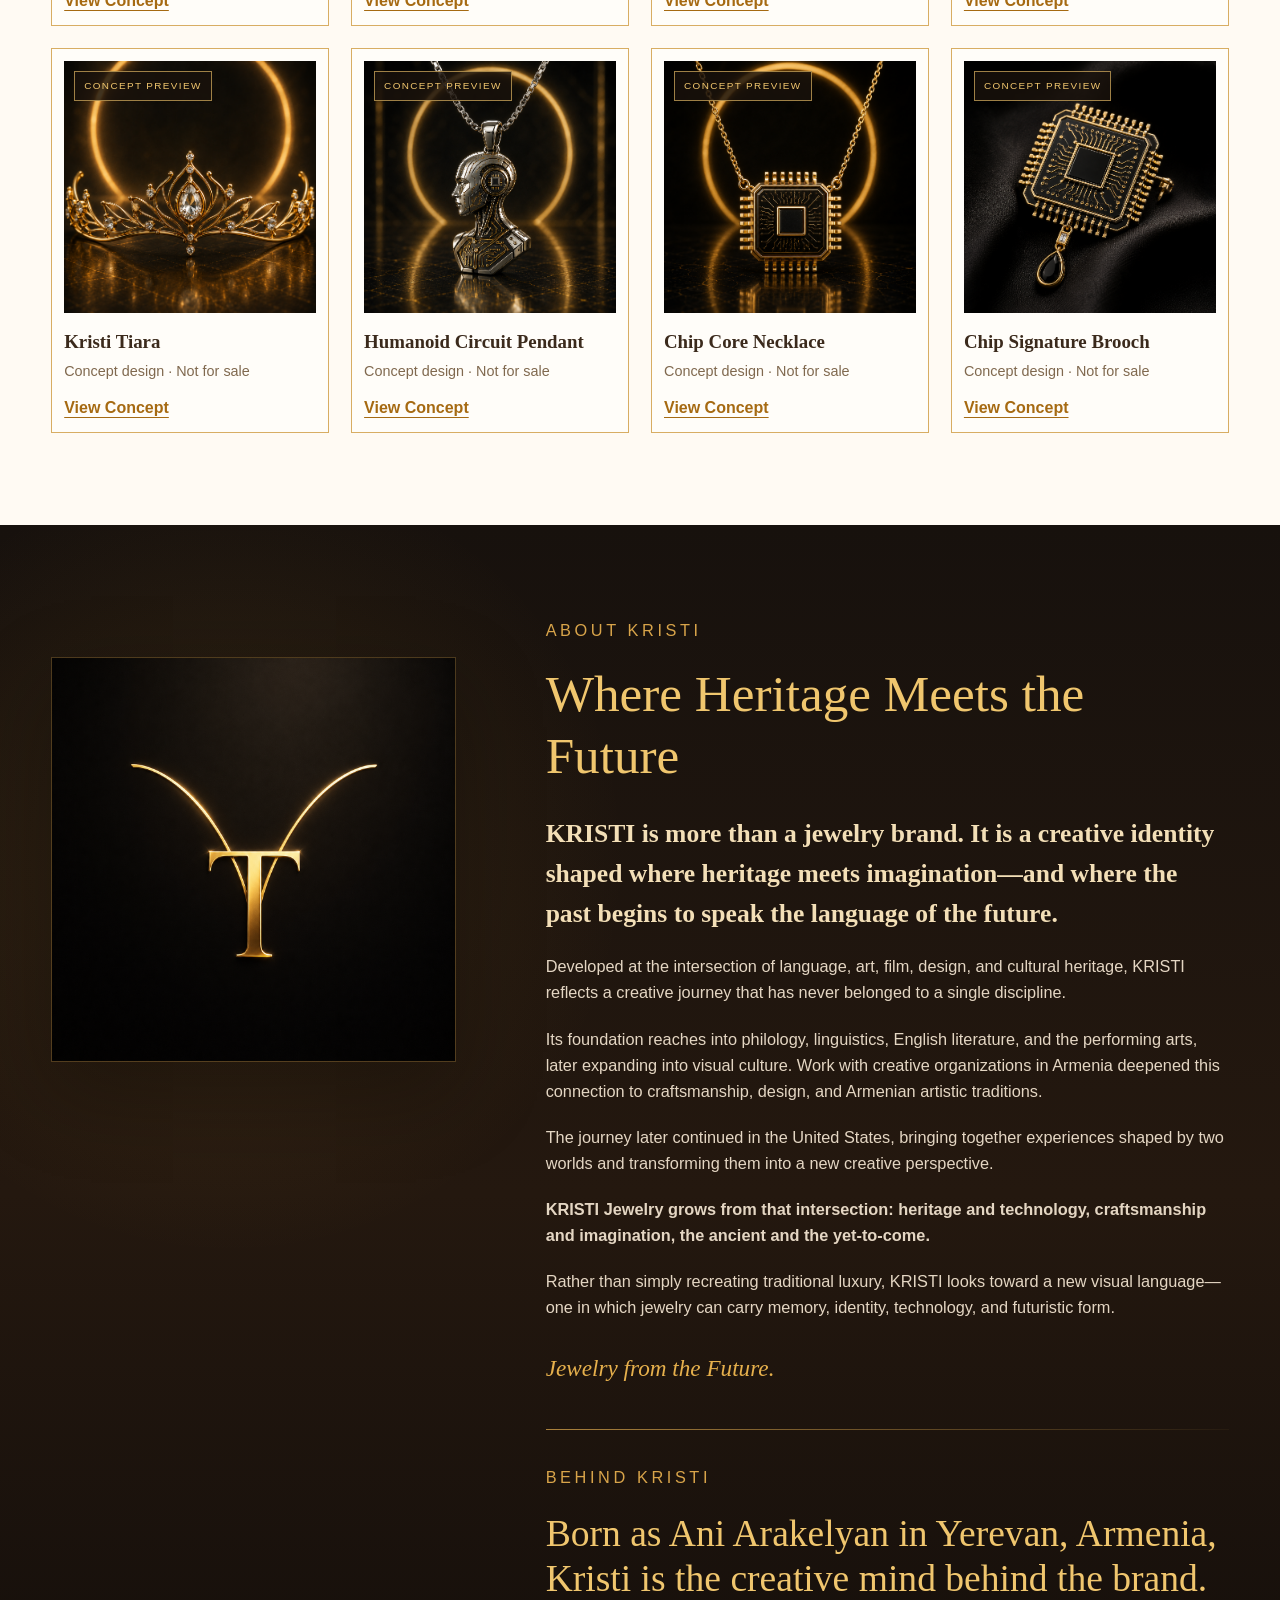
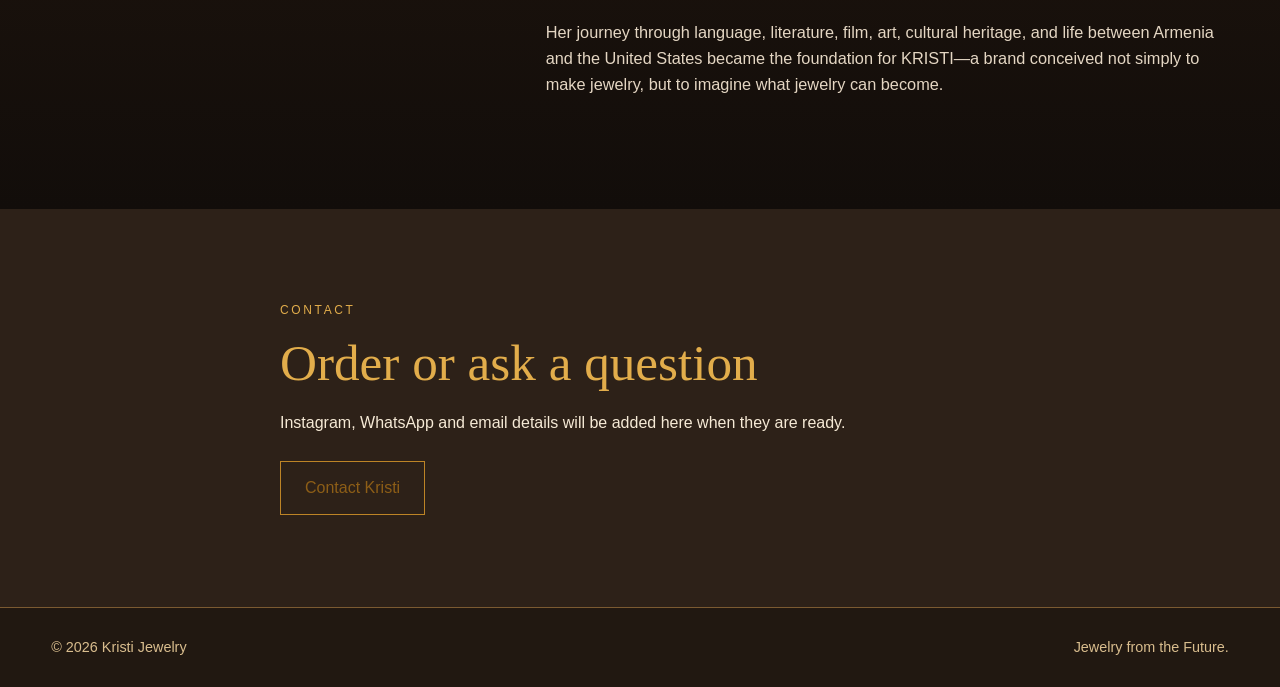
==== commit 5b5e3bda: "Build website 0.2 green version with green hero" ====
--- a/index.html
+++ b/index.html
@@ -1 +1,22 @@
-<!DOCTYPE html><html><head><meta charset="utf-8"><title>Green version</title></head><body style="margin:0;background:#05291f;color:#d9b45f;font-family:Arial,sans-serif;display:grid;place-items:center;min-height:100vh"><p>Green Kristi version — ready for the new Hero image.</p></body></html>+<!DOCTYPE html>
+<html lang="en">
+<head>
+  <meta charset="UTF-8">
+  <meta name="viewport" content="width=device-width, initial-scale=1.0">
+  <meta name="description" content="Kristi Jewelry — Jewelry from the Future">
+  <title>Kristi Jewelry — Green 0.2</title>
+  <link rel="stylesheet" href="style.css?v=20260815-green02">
+</head>
+<body>
+  <div class="language-bar" aria-label="Language selector"><div class="language-bar-inner"><span class="language-label">Language</span><select id="languageSelect" class="language-select" aria-label="Select language"><option value="en">English</option><option value="ar">Arabic</option><option value="hy">Armenian</option><option value="zh">Chinese</option><option value="de">German</option><option value="hi">Hindi</option><option value="fa">Persian</option><option value="ru">Russian</option><option value="es">Spanish</option><option value="tr">Turkish</option></select></div></div>
+  <main>
+    <section class="hero" id="home" aria-label="Kristi Jewelry hero"><div class="hero-frame"><img class="hero-art" src="hero-Kristi.png" alt="Kristi Jewelry green futuristic jewelry campaign"><nav class="hero-hotspots" aria-label="Hero actions"><a class="hotspot cta-link" href="#shop" aria-label="Discover collection"></a></nav></div></section>
+    <section class="section" id="shop"><div class="container"><div class="section-heading"><p class="eyebrow" data-i18n="shopEyebrow">Concept collection</p><h1 data-i18n="shopTitle">Shop Kristi</h1><p data-i18n="shopIntro">These images are visual concept templates that establish Kristi's gold/futuristic design language. They do not represent finished inventory and are not currently offered for sale. Original jewelry photography, final product names, materials and pricing can replace them later without changing the website structure.</p></div><div class="product-grid" id="productGrid"></div></div></section>
+    <section class="section about-section" id="about"><div class="container about-wrap"><div class="about-symbol-wrap"><img class="about-symbol" src="Kristi-symbol.png" alt="Kristi gold T emblem"></div><div class="about-content"><p class="eyebrow" data-i18n="aboutEyebrow">About Kristi</p><h1 data-i18n="aboutTitle">Where Heritage Meets the Future</h1><p class="about-lead"><strong data-i18n="aboutLead">KRISTI is more than a jewelry brand. It is a creative identity shaped where heritage meets imagination—and where the past begins to speak the language of the future.</strong></p><p data-i18n="aboutP1">Developed at the intersection of language, art, film, design, and cultural heritage, KRISTI reflects a creative journey that has never belonged to a single discipline.</p><p data-i18n="aboutP2">Its foundation reaches into philology, linguistics, English literature, and the performing arts, later expanding into the world of visual culture. Work with creative organizations in Armenia deepened this connection to craftsmanship, design, and Armenian artistic traditions.</p><p data-i18n="aboutP3">The journey later continued in the United States, bringing together experiences shaped by two worlds and transforming them into a new creative perspective.</p><p><strong data-i18n="aboutP4">KRISTI Jewelry grows from that intersection: heritage and technology, craftsmanship and imagination, the ancient and the yet-to-come.</strong></p><p data-i18n="aboutP5">Rather than simply recreating traditional luxury, KRISTI looks toward a new visual language—one in which jewelry can carry memory, identity, technology, and futuristic form.</p><p class="about-signature" data-i18n="tagline">Jewelry from the Future.</p><div class="about-divider" aria-hidden="true"></div><p class="eyebrow" data-i18n="behindEyebrow">Behind Kristi</p><h2 data-i18n="behindTitle">Kristi, born in Yerevan, Armenia, is the creative mind behind the brand.</h2><p data-i18n="behindP">Her journey through language, literature, film, art, cultural heritage, and life between Armenia and the United States ultimately became the foundation for KRISTI—a brand conceived not simply to make jewelry, but to imagine what jewelry can become.</p></div></div></section>
+    <section class="section contact-section" id="contact"><div class="container narrow"><p class="eyebrow" data-i18n="contactEyebrow">Contact</p><h1 data-i18n="contactTitle">Order or ask a question</h1><p data-i18n="contactP">Instagram, WhatsApp and email details will be added here when they are ready.</p><a class="button secondary" href="mailto:hello@example.com" data-i18n="contactButton">Contact Kristi</a></div></section>
+  </main>
+  <div class="concept-modal" id="conceptModal" aria-hidden="true" role="dialog" aria-modal="true" aria-labelledby="conceptTitle"><div class="concept-modal-backdrop" data-close-modal></div><div class="concept-modal-panel"><button class="concept-modal-close" type="button" aria-label="Close concept preview" data-close-modal>×</button><div class="concept-modal-grid"><img id="conceptImage" class="concept-modal-image" src="product-01.png" alt=""><div class="concept-modal-content"><p class="eyebrow" data-i18n="modalEyebrow">Kristi Concept Study</p><h2 id="conceptTitle">Aurora Drop Necklace</h2><p id="conceptDescription" class="concept-description"></p><div class="concept-notice"><strong data-i18n="conceptPreview">Concept Preview</strong><span data-i18n="modalNotice">This is a visual design template, not a finished Kristi product and not currently offered for sale. Materials, construction, dimensions, price and final photography will be defined only when an original physical piece is developed.</span></div><p class="concept-future" data-i18n="modalFuture">Future product page structure: original photography · final materials · dimensions · price · availability · order details.</p></div></div></div></div>
+  <footer class="site-footer"><div class="container footer-wrap"><p>© <span id="year"></span> Kristi Jewelry</p><p data-i18n="tagline">Jewelry from the Future.</p></div></footer>
+  <script src="script.js?v=20260814-languages3"></script>
+</body>
+</html>
--- a/style.css
+++ b/style.css
@@ -0,0 +1,63 @@
+* { box-sizing: border-box; }
+html { scroll-behavior: smooth; }
+body { margin:0; font-family:Arial,Helvetica,sans-serif; color:#2e241d; background:#fffaf3; line-height:1.6; }
+body.modal-open { overflow:hidden; }
+a { color:inherit; text-decoration:none; }
+button,a { -webkit-tap-highlight-color:transparent; }
+.container { width:min(1280px,92%); margin:0 auto; }
+.narrow { max-width:720px; }
+.hero { position:relative; width:100%; height:100vh; min-height:640px; overflow:hidden; background:#17120f; }
+.hero-frame { position:relative; width:100%; height:100%; overflow:hidden; isolation:isolate; }
+.hero-layer { position:absolute; inset:0; }
+.hero-layer-background { z-index:1; background:radial-gradient(circle at 50% 42%,#3a2c22 0%,#251b15 42%,#15100d 100%); }
+.section { padding:92px 0; }
+.section-heading { max-width:820px; margin-bottom:38px; }
+.eyebrow { margin:0 0 12px; color:#a86f18; font-size:.75rem; letter-spacing:.22em; text-transform:uppercase; }
+h1,h2 { font-family:Georgia,'Times New Roman',serif; font-weight:500; line-height:1.2; color:#3b2a1c; }
+h1 { margin:0 0 16px; font-size:clamp(2.1rem,4vw,3.4rem); }
+.product-grid { display:grid; grid-template-columns:repeat(4,minmax(0,1fr)); gap:22px; }
+.product-card { position:relative; border:1px solid #d8ad63; background:#fffdf9; padding:12px; transition:transform .22s ease,box-shadow .22s ease,border-color .22s ease; }
+.product-card:hover { transform:translateY(-4px); border-color:#c99131; box-shadow:0 14px 34px rgba(113,73,17,.14); }
+.concept-badge { position:absolute; z-index:2; top:22px; left:22px; padding:6px 9px; border:1px solid rgba(233,190,104,.65); background:rgba(25,18,12,.82); color:#f0c66e; font-size:.62rem; letter-spacing:.14em; text-transform:uppercase; }
+.product-image { display:block; aspect-ratio:1/1; width:100%; margin-bottom:18px; object-fit:cover; background:#1c160f; }
+.product-card h2 { margin:0 0 6px; font-size:1.18rem; font-weight:600; }
+.product-status { margin:0 0 12px; color:#80694f; font-size:.9rem; }
+.text-button { border:0; padding:0; background:transparent; color:#a66a12; cursor:pointer; font:inherit; font-weight:600; text-decoration:underline; text-underline-offset:4px; }
+.button { display:inline-block; padding:13px 24px; border:1px solid #bd8426; background:#bd8426; color:#fff; transition:.2s ease; }
+.button:hover { transform:translateY(-1px); background:#9e6817; border-color:#9e6817; }
+.button.secondary { margin-top:10px; background:transparent; color:#8d5e17; }
+.concept-modal { position:fixed; inset:0; z-index:100; display:none; place-items:center; padding:24px; }
+.concept-modal.is-open { display:grid; }
+.concept-modal-backdrop { position:absolute; inset:0; background:rgba(15,10,7,.78); backdrop-filter:blur(6px); }
+.concept-modal-panel { position:relative; z-index:1; width:min(1080px,96vw); max-height:90vh; overflow:auto; border:1px solid rgba(218,167,77,.5); background:linear-gradient(145deg,#17110d,#2a1c12); box-shadow:0 40px 100px rgba(0,0,0,.46); }
+.concept-modal-grid { display:grid; grid-template-columns:minmax(0,1fr) minmax(320px,.92fr); }
+.concept-modal-image { display:block; width:100%; height:100%; min-height:560px; object-fit:cover; background:#120d0a; }
+.concept-modal-content { padding:clamp(32px,5vw,64px); color:#e9dcc7; }
+.concept-modal-content h2 { margin:0 0 22px; color:#f0c66e; font-size:clamp(2rem,4vw,3rem); }
+.concept-description { margin-bottom:28px; font-size:1.05rem; color:#e5d6c0; }
+.concept-notice { display:grid; gap:8px; margin:26px 0; padding:18px; border-left:2px solid #d6a247; background:rgba(231,183,91,.08); }
+.concept-notice strong { color:#efc468; letter-spacing:.08em; text-transform:uppercase; }
+.concept-future { margin:0; color:#bca88a; font-size:.9rem; }
+.concept-modal-close { position:absolute; z-index:3; top:14px; right:16px; width:42px; height:42px; border:1px solid rgba(237,199,120,.55); border-radius:50%; background:rgba(22,15,10,.85); color:#f1cd83; cursor:pointer; font-size:1.8rem; line-height:1; }
+.about-section { position:relative; overflow:hidden; background:radial-gradient(circle at 18% 26%,rgba(210,151,45,.12),transparent 28%),linear-gradient(180deg,#17110d 0%,#24180f 52%,#120d0a 100%); color:#ead9bd; }
+.about-wrap { display:grid; grid-template-columns:minmax(260px,.8fr) minmax(0,1.35fr); gap:clamp(44px,7vw,96px); align-items:start; }
+.about-symbol-wrap { position:sticky; top:40px; }
+.about-symbol { display:block; width:min(100%,470px); aspect-ratio:1/1; object-fit:cover; margin:0 auto; border:1px solid rgba(218,167,77,.24); box-shadow:0 30px 80px rgba(0,0,0,.28); }
+.about-content { max-width:760px; }
+.about-section .eyebrow { color:#d8a44a; }
+.about-section h1,.about-section h2 { color:#f0c66e; }
+.about-section h1 { margin-bottom:28px; }
+.about-section h2 { margin:0 0 18px; font-size:clamp(1.6rem,3vw,2.35rem); }
+.about-content p { margin:0 0 20px; color:#e4d6c3; font-size:1.02rem; }
+.about-lead { font-family:Georgia,'Times New Roman',serif; font-size:clamp(1.25rem,2vw,1.65rem)!important; line-height:1.55; color:#f3dfb7!important; }
+.about-signature { margin-top:30px!important; color:#e6b04c!important; font-family:Georgia,'Times New Roman',serif; font-size:1.45rem!important; font-style:italic; }
+.about-divider { width:100%; height:1px; margin:42px 0 34px; background:linear-gradient(90deg,rgba(218,167,77,.75),rgba(218,167,77,.05)); }
+.contact-section { background:#2d2118; color:#f6ead6; }
+.contact-section h1,.contact-section .eyebrow { color:#e2ad4b; }
+.site-footer { border-top:1px solid #7b5a31; padding:28px 0; background:#211811; color:#d9bd8e; font-size:.9rem; }
+.footer-wrap { display:flex; justify-content:space-between; gap:20px; }
+.footer-wrap p { margin:0; }
+html[dir="rtl"] .about-content,html[dir="rtl"] .section-heading,html[dir="rtl"] .contact-section { text-align:right; }
+html[dir="rtl"] .concept-badge { left:auto; right:22px; }
+@media(max-width:1000px){.product-grid{grid-template-columns:repeat(2,1fr)}.about-wrap{grid-template-columns:1fr}.about-symbol-wrap{position:static}.about-symbol{width:min(420px,78vw)}.concept-modal-grid{grid-template-columns:1fr}.concept-modal-image{min-height:0;aspect-ratio:1/1}}
+@media(max-width:760px){.hero{height:100svh;min-height:560px}.section{padding:56px 0}.product-grid{grid-template-columns:1fr}.concept-modal{padding:10px}.concept-modal-panel{width:100%;max-height:94vh}.concept-modal-content{padding:28px 22px 34px}.concept-modal-close{top:10px;right:10px}.about-wrap{gap:38px}.about-content p{font-size:.98rem}.footer-wrap{flex-direction:column}}
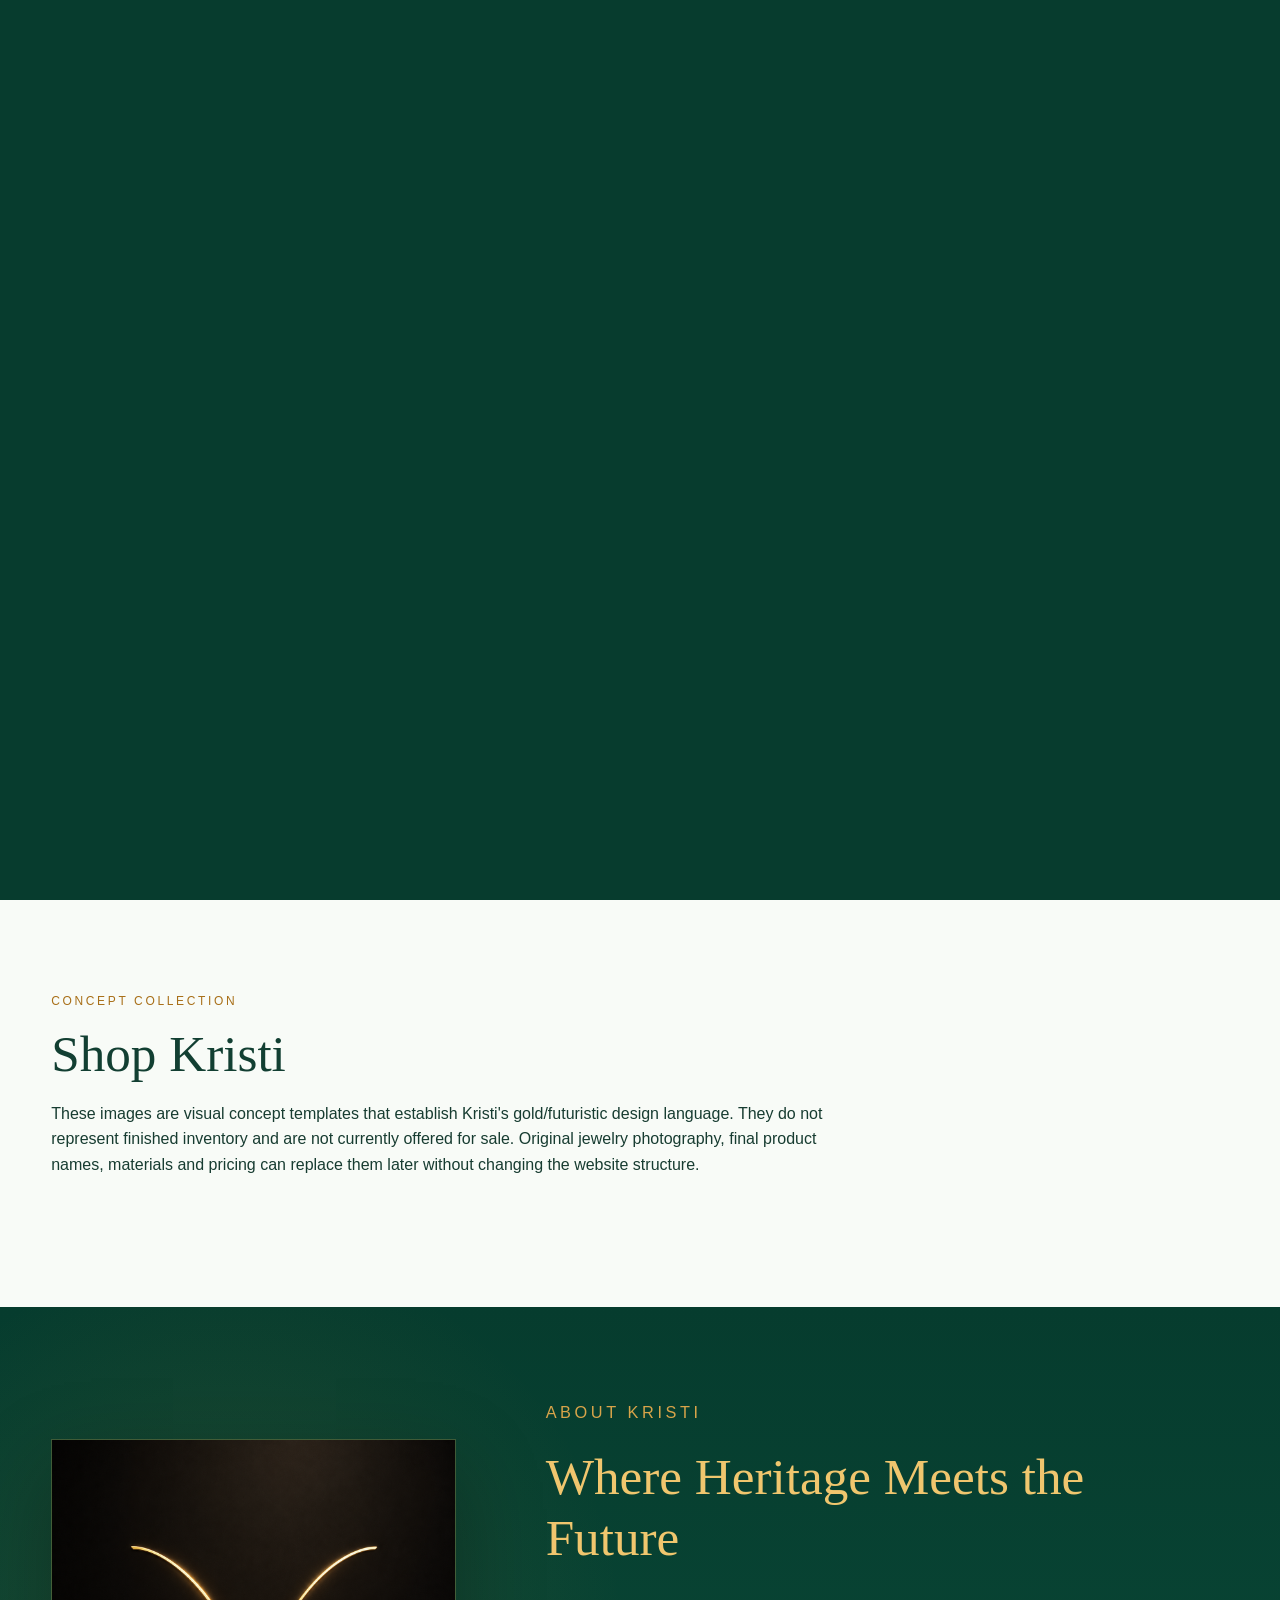
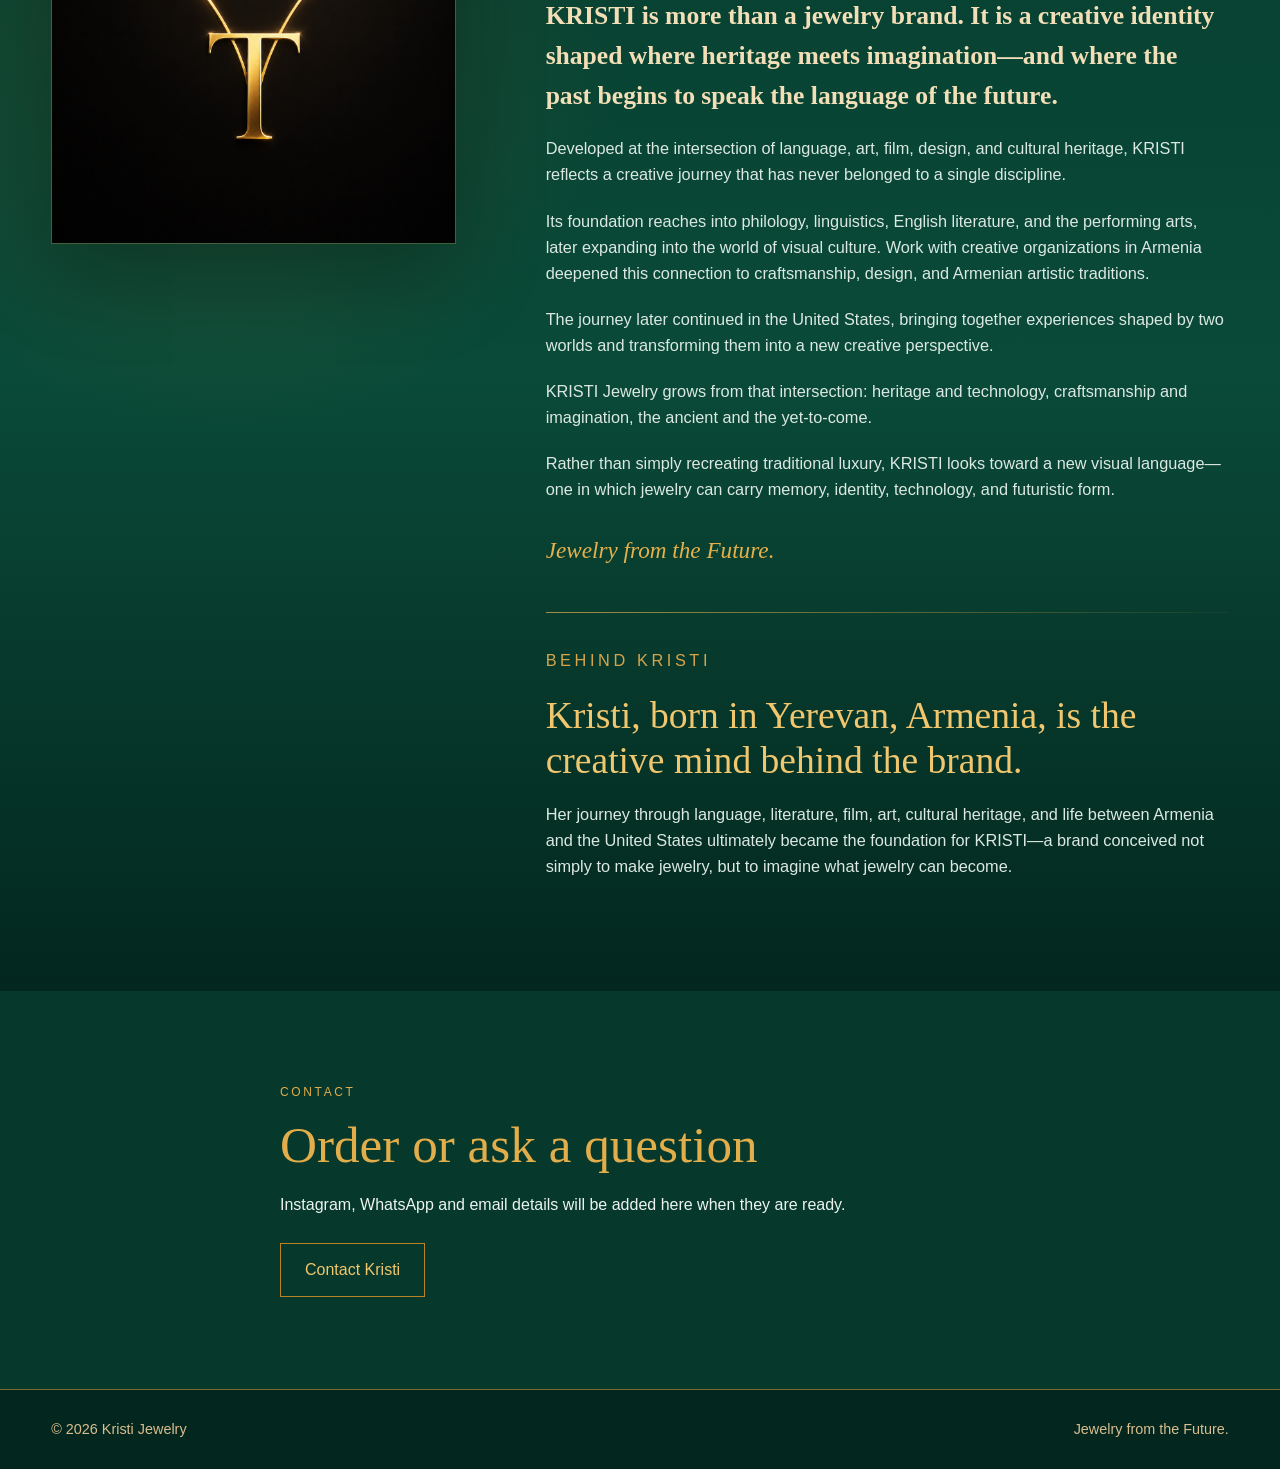
==== commit aeafa7e6: "Fix About paragraph font weight" ====
--- a/index.html
+++ b/index.html
@@ -4,15 +4,18 @@
   <meta charset="UTF-8">
   <meta name="viewport" content="width=device-width, initial-scale=1.0">
   <meta name="description" content="Kristi Jewelry — Jewelry from the Future">
-  <title>Kristi Jewelry — Green 0.2</title>
-  <link rel="stylesheet" href="style.css?v=20260815-green02">
+  <title>Kristi Jewelry</title>
+  <link rel="stylesheet" href="style.css?v=20260815-layer1">
 </head>
 <body>
-  <div class="language-bar" aria-label="Language selector"><div class="language-bar-inner"><span class="language-label">Language</span><select id="languageSelect" class="language-select" aria-label="Select language"><option value="en">English</option><option value="ar">Arabic</option><option value="hy">Armenian</option><option value="zh">Chinese</option><option value="de">German</option><option value="hi">Hindi</option><option value="fa">Persian</option><option value="ru">Russian</option><option value="es">Spanish</option><option value="tr">Turkish</option></select></div></div>
   <main>
-    <section class="hero" id="home" aria-label="Kristi Jewelry hero"><div class="hero-frame"><img class="hero-art" src="hero-Kristi.png" alt="Kristi Jewelry green futuristic jewelry campaign"><nav class="hero-hotspots" aria-label="Hero actions"><a class="hotspot cta-link" href="#shop" aria-label="Discover collection"></a></nav></div></section>
+    <section class="hero" id="home" aria-label="Kristi Jewelry home">
+      <div class="hero-frame">
+        <div class="hero-layer hero-layer-background" aria-hidden="true"></div>
+      </div>
+    </section>
     <section class="section" id="shop"><div class="container"><div class="section-heading"><p class="eyebrow" data-i18n="shopEyebrow">Concept collection</p><h1 data-i18n="shopTitle">Shop Kristi</h1><p data-i18n="shopIntro">These images are visual concept templates that establish Kristi's gold/futuristic design language. They do not represent finished inventory and are not currently offered for sale. Original jewelry photography, final product names, materials and pricing can replace them later without changing the website structure.</p></div><div class="product-grid" id="productGrid"></div></div></section>
-    <section class="section about-section" id="about"><div class="container about-wrap"><div class="about-symbol-wrap"><img class="about-symbol" src="Kristi-symbol.png" alt="Kristi gold T emblem"></div><div class="about-content"><p class="eyebrow" data-i18n="aboutEyebrow">About Kristi</p><h1 data-i18n="aboutTitle">Where Heritage Meets the Future</h1><p class="about-lead"><strong data-i18n="aboutLead">KRISTI is more than a jewelry brand. It is a creative identity shaped where heritage meets imagination—and where the past begins to speak the language of the future.</strong></p><p data-i18n="aboutP1">Developed at the intersection of language, art, film, design, and cultural heritage, KRISTI reflects a creative journey that has never belonged to a single discipline.</p><p data-i18n="aboutP2">Its foundation reaches into philology, linguistics, English literature, and the performing arts, later expanding into the world of visual culture. Work with creative organizations in Armenia deepened this connection to craftsmanship, design, and Armenian artistic traditions.</p><p data-i18n="aboutP3">The journey later continued in the United States, bringing together experiences shaped by two worlds and transforming them into a new creative perspective.</p><p><strong data-i18n="aboutP4">KRISTI Jewelry grows from that intersection: heritage and technology, craftsmanship and imagination, the ancient and the yet-to-come.</strong></p><p data-i18n="aboutP5">Rather than simply recreating traditional luxury, KRISTI looks toward a new visual language—one in which jewelry can carry memory, identity, technology, and futuristic form.</p><p class="about-signature" data-i18n="tagline">Jewelry from the Future.</p><div class="about-divider" aria-hidden="true"></div><p class="eyebrow" data-i18n="behindEyebrow">Behind Kristi</p><h2 data-i18n="behindTitle">Kristi, born in Yerevan, Armenia, is the creative mind behind the brand.</h2><p data-i18n="behindP">Her journey through language, literature, film, art, cultural heritage, and life between Armenia and the United States ultimately became the foundation for KRISTI—a brand conceived not simply to make jewelry, but to imagine what jewelry can become.</p></div></div></section>
+    <section class="section about-section" id="about"><div class="container about-wrap"><div class="about-symbol-wrap"><img class="about-symbol" src="Kristi-symbol.png" alt="Kristi gold T emblem"></div><div class="about-content"><p class="eyebrow" data-i18n="aboutEyebrow">About Kristi</p><h1 data-i18n="aboutTitle">Where Heritage Meets the Future</h1><p class="about-lead"><strong data-i18n="aboutLead">KRISTI is more than a jewelry brand. It is a creative identity shaped where heritage meets imagination—and where the past begins to speak the language of the future.</strong></p><p data-i18n="aboutP1">Developed at the intersection of language, art, film, design, and cultural heritage, KRISTI reflects a creative journey that has never belonged to a single discipline.</p><p data-i18n="aboutP2">Its foundation reaches into philology, linguistics, English literature, and the performing arts, later expanding into the world of visual culture. Work with creative organizations in Armenia deepened this connection to craftsmanship, design, and Armenian artistic traditions.</p><p data-i18n="aboutP3">The journey later continued in the United States, bringing together experiences shaped by two worlds and transforming them into a new creative perspective.</p><p data-i18n="aboutP4">KRISTI Jewelry grows from that intersection: heritage and technology, craftsmanship and imagination, the ancient and the yet-to-come.</p><p data-i18n="aboutP5">Rather than simply recreating traditional luxury, KRISTI looks toward a new visual language—one in which jewelry can carry memory, identity, technology, and futuristic form.</p><p class="about-signature" data-i18n="tagline">Jewelry from the Future.</p><div class="about-divider" aria-hidden="true"></div><p class="eyebrow" data-i18n="behindEyebrow">Behind Kristi</p><h2 data-i18n="behindTitle">Kristi, born in Yerevan, Armenia, is the creative mind behind the brand.</h2><p data-i18n="behindP">Her journey through language, literature, film, art, cultural heritage, and life between Armenia and the United States ultimately became the foundation for KRISTI—a brand conceived not simply to make jewelry, but to imagine what jewelry can become.</p></div></div></section>
     <section class="section contact-section" id="contact"><div class="container narrow"><p class="eyebrow" data-i18n="contactEyebrow">Contact</p><h1 data-i18n="contactTitle">Order or ask a question</h1><p data-i18n="contactP">Instagram, WhatsApp and email details will be added here when they are ready.</p><a class="button secondary" href="mailto:hello@example.com" data-i18n="contactButton">Contact Kristi</a></div></section>
   </main>
   <div class="concept-modal" id="conceptModal" aria-hidden="true" role="dialog" aria-modal="true" aria-labelledby="conceptTitle"><div class="concept-modal-backdrop" data-close-modal></div><div class="concept-modal-panel"><button class="concept-modal-close" type="button" aria-label="Close concept preview" data-close-modal>×</button><div class="concept-modal-grid"><img id="conceptImage" class="concept-modal-image" src="product-01.png" alt=""><div class="concept-modal-content"><p class="eyebrow" data-i18n="modalEyebrow">Kristi Concept Study</p><h2 id="conceptTitle">Aurora Drop Necklace</h2><p id="conceptDescription" class="concept-description"></p><div class="concept-notice"><strong data-i18n="conceptPreview">Concept Preview</strong><span data-i18n="modalNotice">This is a visual design template, not a finished Kristi product and not currently offered for sale. Materials, construction, dimensions, price and final photography will be defined only when an original physical piece is developed.</span></div><p class="concept-future" data-i18n="modalFuture">Future product page structure: original photography · final materials · dimensions · price · availability · order details.</p></div></div></div></div>
--- a/style.css
+++ b/style.css
@@ -1,45 +1,53 @@
 * { box-sizing: border-box; }
 html { scroll-behavior: smooth; }
-body { margin:0; font-family:Arial,Helvetica,sans-serif; color:#2e241d; background:#fffaf3; line-height:1.6; }
+body { margin:0; font-family:Arial,Helvetica,sans-serif; color:#173c31; background:#f8fbf7; line-height:1.6; }
 body.modal-open { overflow:hidden; }
 a { color:inherit; text-decoration:none; }
 button,a { -webkit-tap-highlight-color:transparent; }
 .container { width:min(1280px,92%); margin:0 auto; }
 .narrow { max-width:720px; }
-.hero { position:relative; width:100%; height:100vh; min-height:640px; overflow:hidden; background:#17120f; }
-.hero-frame { position:relative; width:100%; height:100%; overflow:hidden; isolation:isolate; }
-.hero-layer { position:absolute; inset:0; }
-.hero-layer-background { z-index:1; background:radial-gradient(circle at 50% 42%,#3a2c22 0%,#251b15 42%,#15100d 100%); }
+.language-bar { position:absolute; top:72px; right:24px; z-index:50; width:122px; }
+.language-bar-inner { display:flex; align-items:center; justify-content:center; height:30px; padding:2px 5px; border:1px solid rgba(224,177,83,.42); border-radius:15px; background:rgba(3,43,32,.72); backdrop-filter:blur(8px); box-shadow:0 4px 14px rgba(0,0,0,.12); }
+.language-label { display:none; }
+.language-select { width:108px; min-width:0; height:24px; border:0; outline:0; background:transparent; color:#f1d28e; padding:1px 17px 1px 7px; font:inherit; font-size:.62rem; line-height:1; cursor:pointer; }
+.language-select option { background:#062f25; color:#f1d28e; }
+.hero { width:100vw; height:100vh; background:#073c2e; overflow:hidden; }
+.hero-frame { position:relative; width:100%; height:100%; max-width:none; margin:0; overflow:hidden; }
+.hero-art { display:block; width:100%; height:100%; max-width:none; max-height:none; object-fit:cover; object-position:center top; }
+.hero-hotspots { position:absolute; inset:0; z-index:3; }
+.hotspot { position:absolute; display:block; border-radius:8px; }
+.hotspot:focus-visible { outline:2px solid #f0b744; outline-offset:2px; }
+.cta-link{left:12.4%;top:58.5%;width:26.5%;height:7.6%}
 .section { padding:92px 0; }
 .section-heading { max-width:820px; margin-bottom:38px; }
 .eyebrow { margin:0 0 12px; color:#a86f18; font-size:.75rem; letter-spacing:.22em; text-transform:uppercase; }
-h1,h2 { font-family:Georgia,'Times New Roman',serif; font-weight:500; line-height:1.2; color:#3b2a1c; }
+h1,h2 { font-family:Georgia,'Times New Roman',serif; font-weight:500; line-height:1.2; color:#123f32; }
 h1 { margin:0 0 16px; font-size:clamp(2.1rem,4vw,3.4rem); }
 .product-grid { display:grid; grid-template-columns:repeat(4,minmax(0,1fr)); gap:22px; }
 .product-card { position:relative; border:1px solid #d8ad63; background:#fffdf9; padding:12px; transition:transform .22s ease,box-shadow .22s ease,border-color .22s ease; }
-.product-card:hover { transform:translateY(-4px); border-color:#c99131; box-shadow:0 14px 34px rgba(113,73,17,.14); }
-.concept-badge { position:absolute; z-index:2; top:22px; left:22px; padding:6px 9px; border:1px solid rgba(233,190,104,.65); background:rgba(25,18,12,.82); color:#f0c66e; font-size:.62rem; letter-spacing:.14em; text-transform:uppercase; }
-.product-image { display:block; aspect-ratio:1/1; width:100%; margin-bottom:18px; object-fit:cover; background:#1c160f; }
+.product-card:hover { transform:translateY(-4px); border-color:#c99131; box-shadow:0 14px 34px rgba(19,68,52,.14); }
+.concept-badge { position:absolute; z-index:2; top:22px; left:22px; padding:6px 9px; border:1px solid rgba(233,190,104,.65); background:rgba(3,43,32,.86); color:#f0c66e; font-size:.62rem; letter-spacing:.14em; text-transform:uppercase; }
+.product-image { display:block; aspect-ratio:1/1; width:100%; margin-bottom:18px; object-fit:cover; background:#073c2e; }
 .product-card h2 { margin:0 0 6px; font-size:1.18rem; font-weight:600; }
-.product-status { margin:0 0 12px; color:#80694f; font-size:.9rem; }
+.product-status { margin:0 0 12px; color:#55756b; font-size:.9rem; }
 .text-button { border:0; padding:0; background:transparent; color:#a66a12; cursor:pointer; font:inherit; font-weight:600; text-decoration:underline; text-underline-offset:4px; }
 .button { display:inline-block; padding:13px 24px; border:1px solid #bd8426; background:#bd8426; color:#fff; transition:.2s ease; }
 .button:hover { transform:translateY(-1px); background:#9e6817; border-color:#9e6817; }
-.button.secondary { margin-top:10px; background:transparent; color:#8d5e17; }
+.button.secondary { margin-top:10px; background:transparent; color:#f0c66e; }
 .concept-modal { position:fixed; inset:0; z-index:100; display:none; place-items:center; padding:24px; }
 .concept-modal.is-open { display:grid; }
-.concept-modal-backdrop { position:absolute; inset:0; background:rgba(15,10,7,.78); backdrop-filter:blur(6px); }
-.concept-modal-panel { position:relative; z-index:1; width:min(1080px,96vw); max-height:90vh; overflow:auto; border:1px solid rgba(218,167,77,.5); background:linear-gradient(145deg,#17110d,#2a1c12); box-shadow:0 40px 100px rgba(0,0,0,.46); }
+.concept-modal-backdrop { position:absolute; inset:0; background:rgba(2,27,20,.82); backdrop-filter:blur(6px); }
+.concept-modal-panel { position:relative; z-index:1; width:min(1080px,96vw); max-height:90vh; overflow:auto; border:1px solid rgba(218,167,77,.5); background:linear-gradient(145deg,#042b21,#0a4a39); box-shadow:0 40px 100px rgba(0,0,0,.46); }
 .concept-modal-grid { display:grid; grid-template-columns:minmax(0,1fr) minmax(320px,.92fr); }
-.concept-modal-image { display:block; width:100%; height:100%; min-height:560px; object-fit:cover; background:#120d0a; }
-.concept-modal-content { padding:clamp(32px,5vw,64px); color:#e9dcc7; }
+.concept-modal-image { display:block; width:100%; height:100%; min-height:560px; object-fit:cover; background:#03271e; }
+.concept-modal-content { padding:clamp(32px,5vw,64px); color:#e6eee9; }
 .concept-modal-content h2 { margin:0 0 22px; color:#f0c66e; font-size:clamp(2rem,4vw,3rem); }
-.concept-description { margin-bottom:28px; font-size:1.05rem; color:#e5d6c0; }
+.concept-description { margin-bottom:28px; font-size:1.05rem; color:#dce8e2; }
 .concept-notice { display:grid; gap:8px; margin:26px 0; padding:18px; border-left:2px solid #d6a247; background:rgba(231,183,91,.08); }
 .concept-notice strong { color:#efc468; letter-spacing:.08em; text-transform:uppercase; }
-.concept-future { margin:0; color:#bca88a; font-size:.9rem; }
-.concept-modal-close { position:absolute; z-index:3; top:14px; right:16px; width:42px; height:42px; border:1px solid rgba(237,199,120,.55); border-radius:50%; background:rgba(22,15,10,.85); color:#f1cd83; cursor:pointer; font-size:1.8rem; line-height:1; }
-.about-section { position:relative; overflow:hidden; background:radial-gradient(circle at 18% 26%,rgba(210,151,45,.12),transparent 28%),linear-gradient(180deg,#17110d 0%,#24180f 52%,#120d0a 100%); color:#ead9bd; }
+.concept-future { margin:0; color:#a9c0b7; font-size:.9rem; }
+.concept-modal-close { position:absolute; z-index:3; top:14px; right:16px; width:42px; height:42px; border:1px solid rgba(237,199,120,.55); border-radius:50%; background:rgba(3,43,32,.88); color:#f1cd83; cursor:pointer; font-size:1.8rem; line-height:1; }
+.about-section { position:relative; overflow:hidden; background:radial-gradient(circle at 18% 26%,rgba(210,151,45,.12),transparent 28%),linear-gradient(180deg,#063c2e 0%,#0a4a38 52%,#03271e 100%); color:#e6eee9; }
 .about-wrap { display:grid; grid-template-columns:minmax(260px,.8fr) minmax(0,1.35fr); gap:clamp(44px,7vw,96px); align-items:start; }
 .about-symbol-wrap { position:sticky; top:40px; }
 .about-symbol { display:block; width:min(100%,470px); aspect-ratio:1/1; object-fit:cover; margin:0 auto; border:1px solid rgba(218,167,77,.24); box-shadow:0 30px 80px rgba(0,0,0,.28); }
@@ -48,16 +56,16 @@
 .about-section h1,.about-section h2 { color:#f0c66e; }
 .about-section h1 { margin-bottom:28px; }
 .about-section h2 { margin:0 0 18px; font-size:clamp(1.6rem,3vw,2.35rem); }
-.about-content p { margin:0 0 20px; color:#e4d6c3; font-size:1.02rem; }
+.about-content p { margin:0 0 20px; color:#dce8e2; font-size:1.02rem; }
 .about-lead { font-family:Georgia,'Times New Roman',serif; font-size:clamp(1.25rem,2vw,1.65rem)!important; line-height:1.55; color:#f3dfb7!important; }
 .about-signature { margin-top:30px!important; color:#e6b04c!important; font-family:Georgia,'Times New Roman',serif; font-size:1.45rem!important; font-style:italic; }
 .about-divider { width:100%; height:1px; margin:42px 0 34px; background:linear-gradient(90deg,rgba(218,167,77,.75),rgba(218,167,77,.05)); }
-.contact-section { background:#2d2118; color:#f6ead6; }
+.contact-section { background:#06382b; color:#edf4f0; }
 .contact-section h1,.contact-section .eyebrow { color:#e2ad4b; }
-.site-footer { border-top:1px solid #7b5a31; padding:28px 0; background:#211811; color:#d9bd8e; font-size:.9rem; }
+.site-footer { border-top:1px solid #80672e; padding:28px 0; background:#03271e; color:#d9bd8e; font-size:.9rem; }
 .footer-wrap { display:flex; justify-content:space-between; gap:20px; }
 .footer-wrap p { margin:0; }
 html[dir="rtl"] .about-content,html[dir="rtl"] .section-heading,html[dir="rtl"] .contact-section { text-align:right; }
 html[dir="rtl"] .concept-badge { left:auto; right:22px; }
-@media(max-width:1000px){.product-grid{grid-template-columns:repeat(2,1fr)}.about-wrap{grid-template-columns:1fr}.about-symbol-wrap{position:static}.about-symbol{width:min(420px,78vw)}.concept-modal-grid{grid-template-columns:1fr}.concept-modal-image{min-height:0;aspect-ratio:1/1}}
-@media(max-width:760px){.hero{height:100svh;min-height:560px}.section{padding:56px 0}.product-grid{grid-template-columns:1fr}.concept-modal{padding:10px}.concept-modal-panel{width:100%;max-height:94vh}.concept-modal-content{padding:28px 22px 34px}.concept-modal-close{top:10px;right:10px}.about-wrap{gap:38px}.about-content p{font-size:.98rem}.footer-wrap{flex-direction:column}}
+@media(max-width:1000px){.language-bar{top:58px;right:14px;width:116px}.language-bar-inner{height:29px;border-radius:15px}.language-select{width:104px;height:23px;font-size:.60rem}.product-grid{grid-template-columns:repeat(2,1fr)}.about-wrap{grid-template-columns:1fr}.about-symbol-wrap{position:static}.about-symbol{width:min(420px,78vw)}.concept-modal-grid{grid-template-columns:1fr}.concept-modal-image{min-height:0;aspect-ratio:1/1}}
+@media(max-width:760px){.language-bar{top:44px;right:8px;width:106px}.language-bar-inner{height:27px;padding:2px 3px;border-radius:14px;background:rgba(3,43,32,.78)}.language-select{width:98px;height:22px;padding:1px 14px 1px 5px;font-size:.57rem}.hero{width:100%;height:auto}.hero-frame{width:100%;height:auto;overflow:hidden}.hero-art{width:100%;height:auto;max-width:100%;max-height:none;object-fit:contain;object-position:center top;transform:none}.hero-hotspots{display:block}.section{padding:56px 0}.product-grid{grid-template-columns:1fr}.concept-modal{padding:10px}.concept-modal-panel{width:100%;max-height:94vh}.concept-modal-content{padding:28px 22px 34px}.concept-modal-close{top:10px;right:10px}.about-wrap{gap:38px}.about-content p{font-size:.98rem}.footer-wrap{flex-direction:column}}
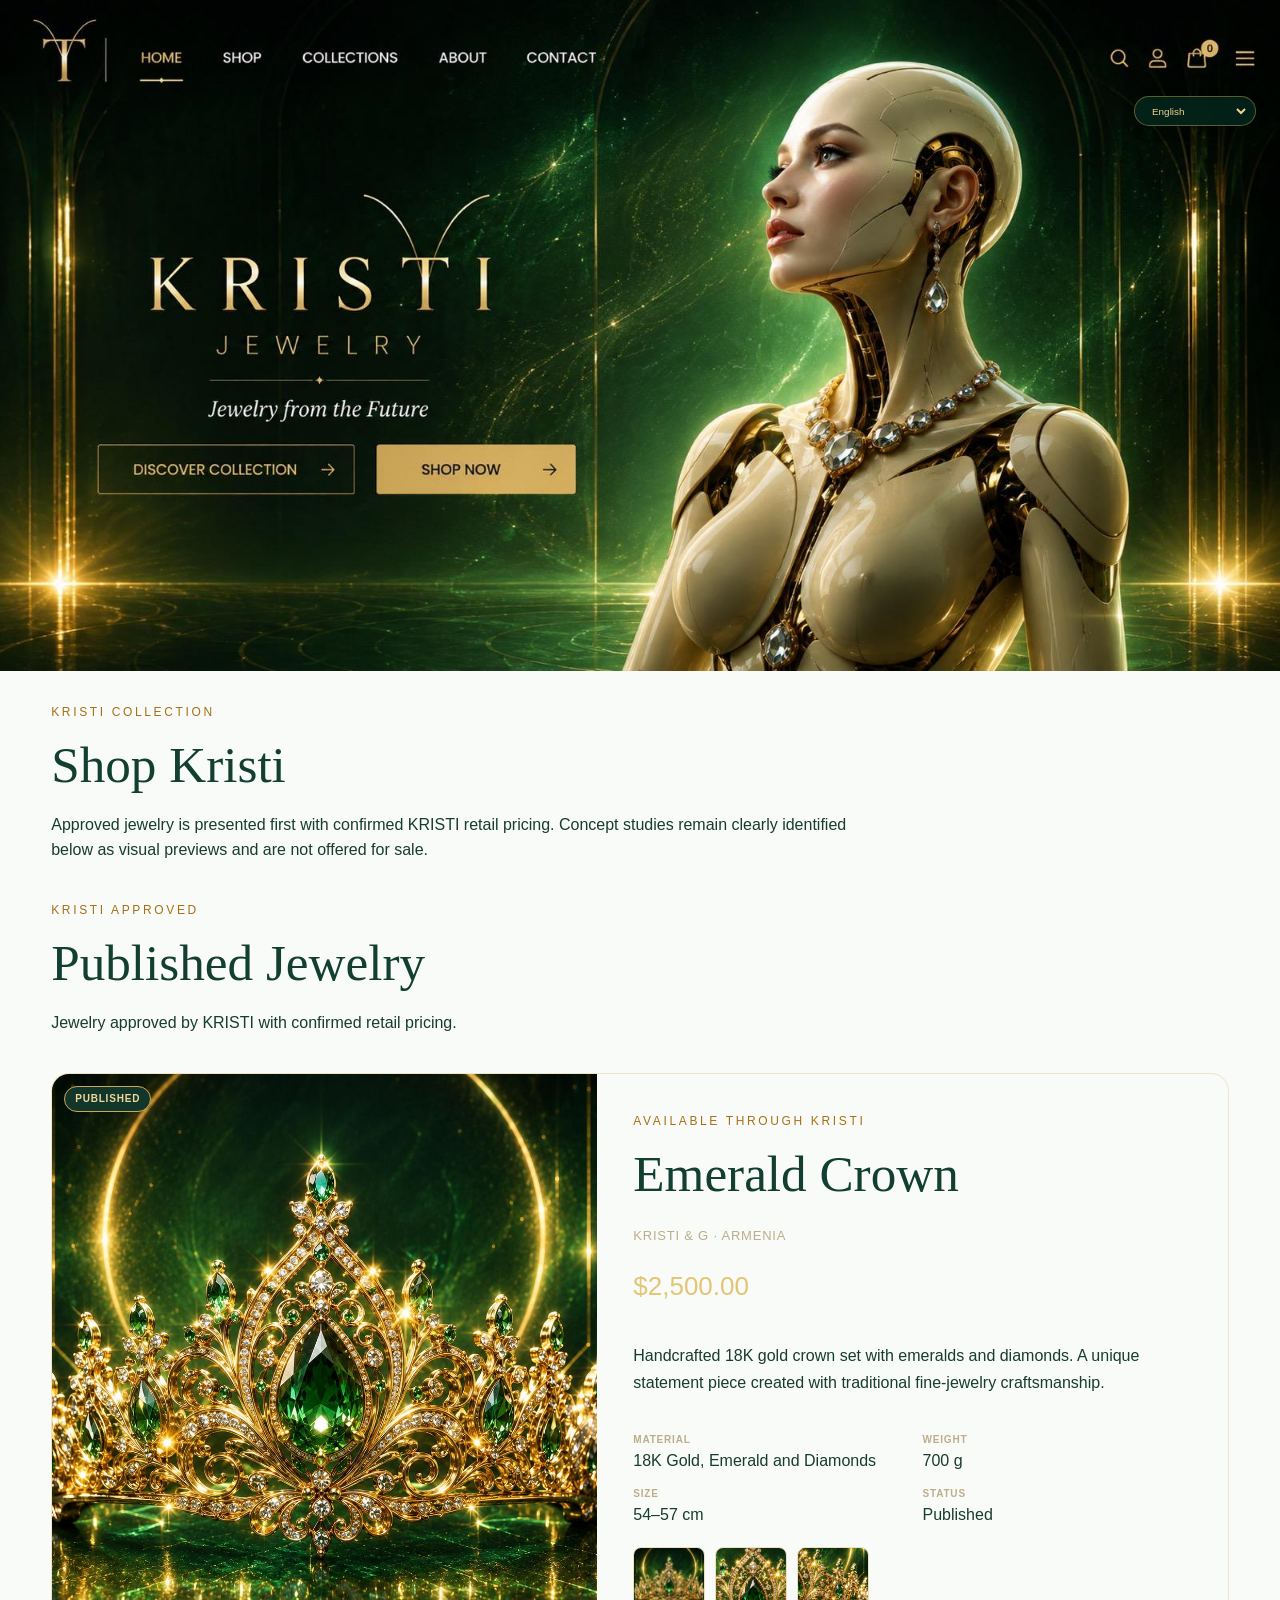
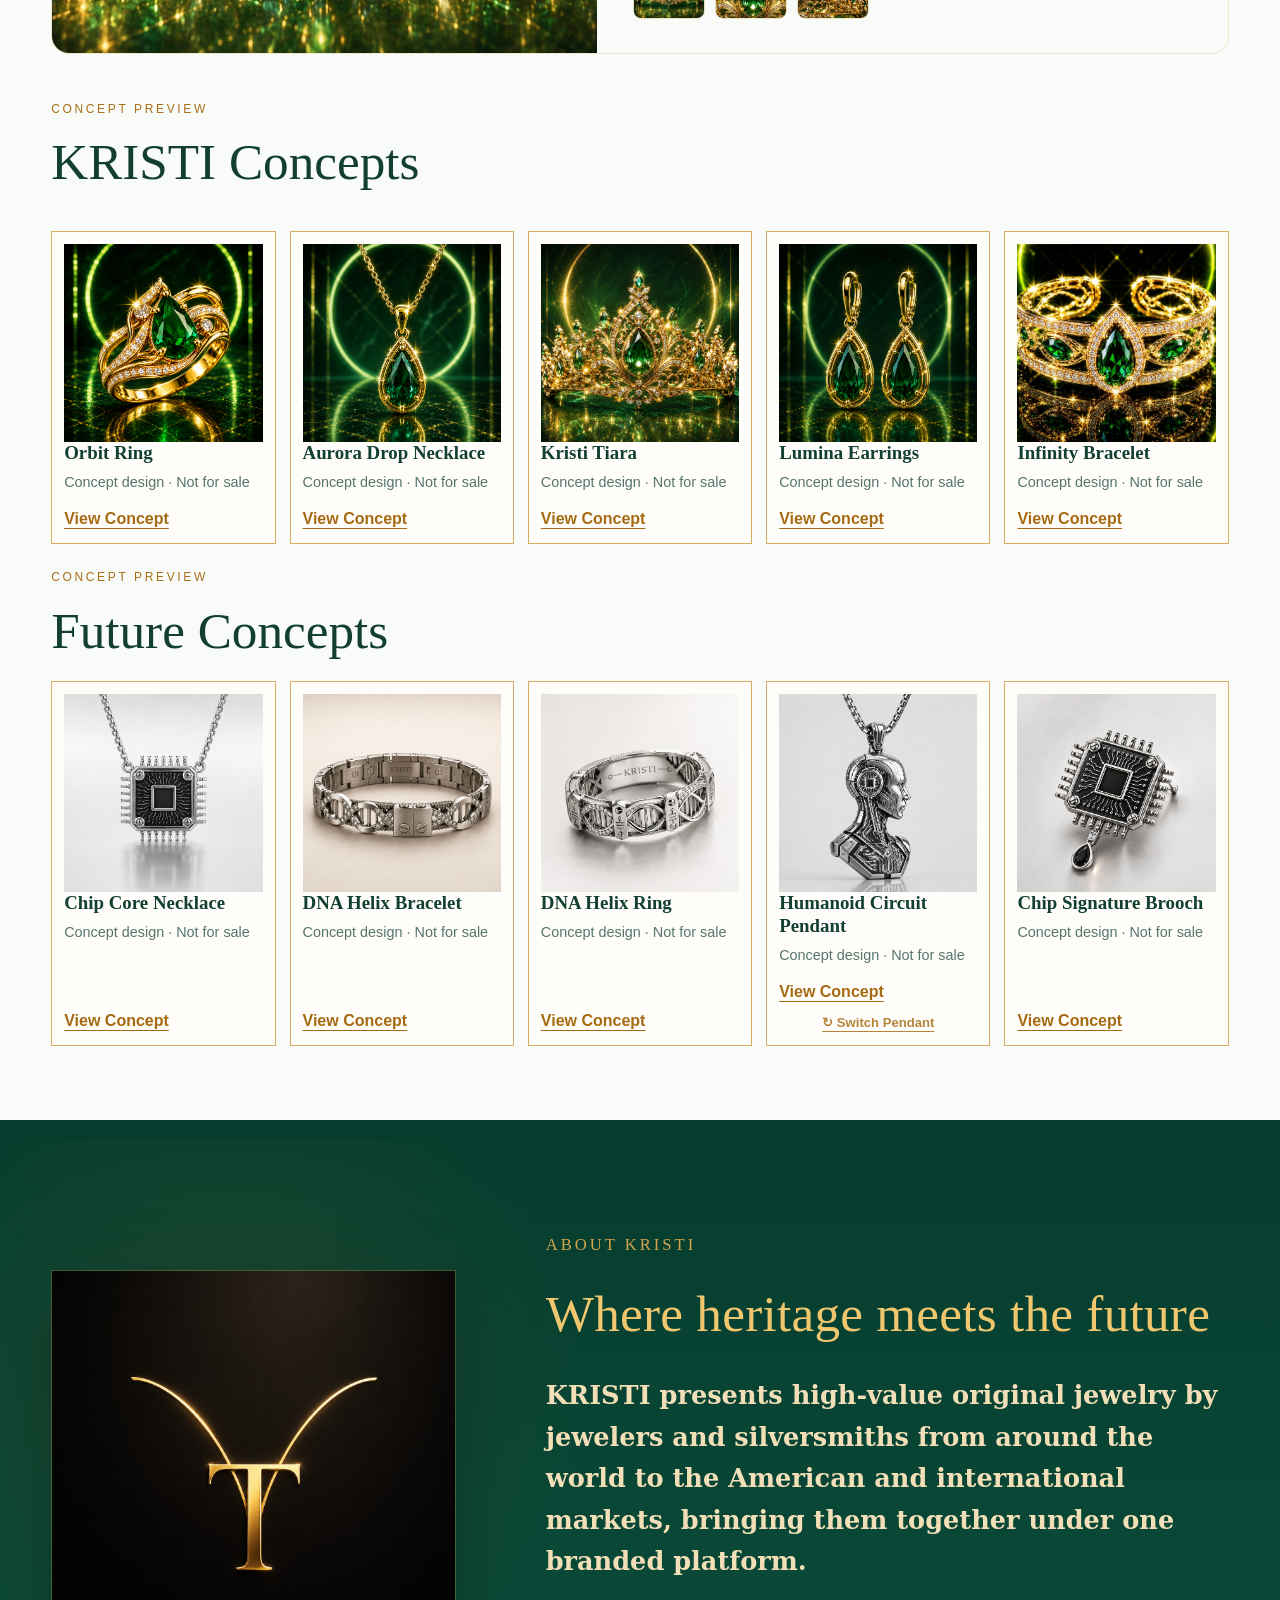
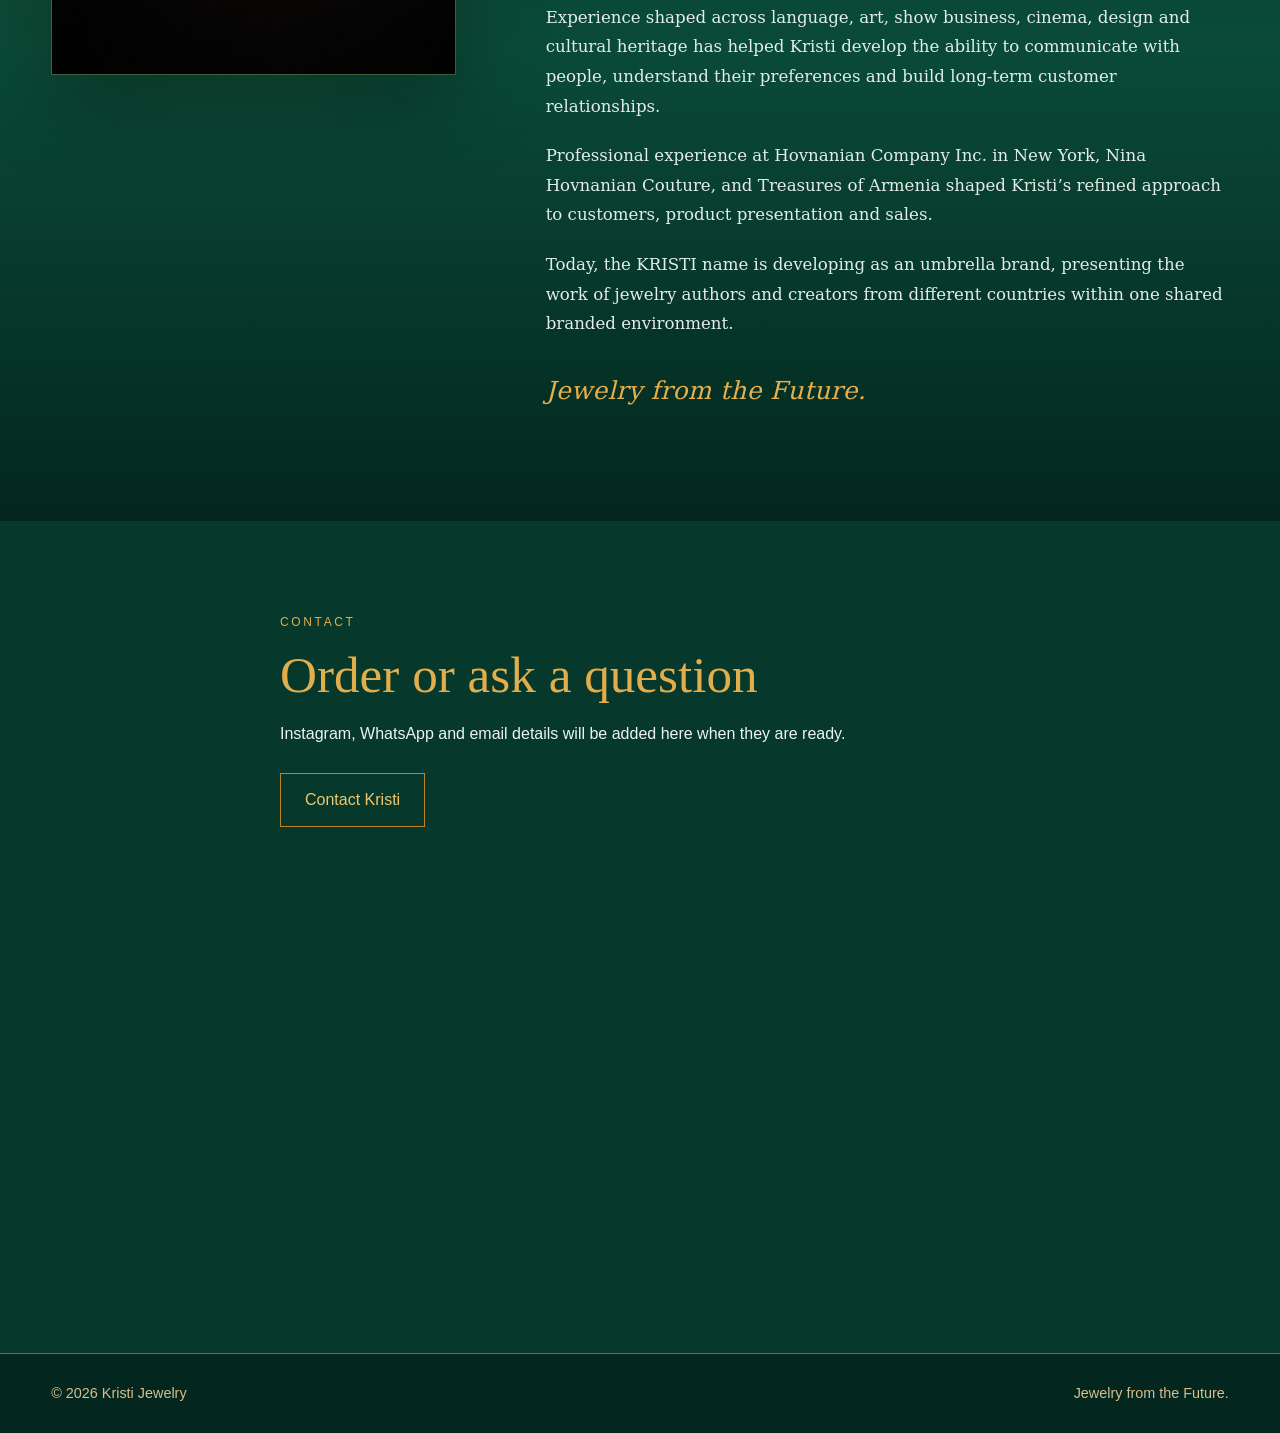
==== commit 029da201: "Redirect root site to Green experience" ====
--- a/index.html
+++ b/index.html
@@ -5,21 +5,16 @@
   <meta name="viewport" content="width=device-width, initial-scale=1.0">
   <meta name="description" content="Kristi Jewelry — Jewelry from the Future">
   <title>Kristi Jewelry</title>
-  <link rel="stylesheet" href="style.css?v=20260815-layer1">
+  <script>
+    (function () {
+      var hash = window.location.hash || '';
+      var target = '/green/' + hash;
+      window.location.replace(target);
+    })();
+  </script>
+  <noscript>
+    <meta http-equiv="refresh" content="0; url=/green/">
+  </noscript>
 </head>
-<body>
-  <main>
-    <section class="hero" id="home" aria-label="Kristi Jewelry home">
-      <div class="hero-frame">
-        <div class="hero-layer hero-layer-background" aria-hidden="true"></div>
-      </div>
-    </section>
-    <section class="section" id="shop"><div class="container"><div class="section-heading"><p class="eyebrow" data-i18n="shopEyebrow">Concept collection</p><h1 data-i18n="shopTitle">Shop Kristi</h1><p data-i18n="shopIntro">These images are visual concept templates that establish Kristi's gold/futuristic design language. They do not represent finished inventory and are not currently offered for sale. Original jewelry photography, final product names, materials and pricing can replace them later without changing the website structure.</p></div><div class="product-grid" id="productGrid"></div></div></section>
-    <section class="section about-section" id="about"><div class="container about-wrap"><div class="about-symbol-wrap"><img class="about-symbol" src="Kristi-symbol.png" alt="Kristi gold T emblem"></div><div class="about-content"><p class="eyebrow" data-i18n="aboutEyebrow">About Kristi</p><h1 data-i18n="aboutTitle">Where Heritage Meets the Future</h1><p class="about-lead"><strong data-i18n="aboutLead">KRISTI is more than a jewelry brand. It is a creative identity shaped where heritage meets imagination—and where the past begins to speak the language of the future.</strong></p><p data-i18n="aboutP1">Developed at the intersection of language, art, film, design, and cultural heritage, KRISTI reflects a creative journey that has never belonged to a single discipline.</p><p data-i18n="aboutP2">Its foundation reaches into philology, linguistics, English literature, and the performing arts, later expanding into the world of visual culture. Work with creative organizations in Armenia deepened this connection to craftsmanship, design, and Armenian artistic traditions.</p><p data-i18n="aboutP3">The journey later continued in the United States, bringing together experiences shaped by two worlds and transforming them into a new creative perspective.</p><p data-i18n="aboutP4">KRISTI Jewelry grows from that intersection: heritage and technology, craftsmanship and imagination, the ancient and the yet-to-come.</p><p data-i18n="aboutP5">Rather than simply recreating traditional luxury, KRISTI looks toward a new visual language—one in which jewelry can carry memory, identity, technology, and futuristic form.</p><p class="about-signature" data-i18n="tagline">Jewelry from the Future.</p><div class="about-divider" aria-hidden="true"></div><p class="eyebrow" data-i18n="behindEyebrow">Behind Kristi</p><h2 data-i18n="behindTitle">Kristi, born in Yerevan, Armenia, is the creative mind behind the brand.</h2><p data-i18n="behindP">Her journey through language, literature, film, art, cultural heritage, and life between Armenia and the United States ultimately became the foundation for KRISTI—a brand conceived not simply to make jewelry, but to imagine what jewelry can become.</p></div></div></section>
-    <section class="section contact-section" id="contact"><div class="container narrow"><p class="eyebrow" data-i18n="contactEyebrow">Contact</p><h1 data-i18n="contactTitle">Order or ask a question</h1><p data-i18n="contactP">Instagram, WhatsApp and email details will be added here when they are ready.</p><a class="button secondary" href="mailto:hello@example.com" data-i18n="contactButton">Contact Kristi</a></div></section>
-  </main>
-  <div class="concept-modal" id="conceptModal" aria-hidden="true" role="dialog" aria-modal="true" aria-labelledby="conceptTitle"><div class="concept-modal-backdrop" data-close-modal></div><div class="concept-modal-panel"><button class="concept-modal-close" type="button" aria-label="Close concept preview" data-close-modal>×</button><div class="concept-modal-grid"><img id="conceptImage" class="concept-modal-image" src="product-01.png" alt=""><div class="concept-modal-content"><p class="eyebrow" data-i18n="modalEyebrow">Kristi Concept Study</p><h2 id="conceptTitle">Aurora Drop Necklace</h2><p id="conceptDescription" class="concept-description"></p><div class="concept-notice"><strong data-i18n="conceptPreview">Concept Preview</strong><span data-i18n="modalNotice">This is a visual design template, not a finished Kristi product and not currently offered for sale. Materials, construction, dimensions, price and final photography will be defined only when an original physical piece is developed.</span></div><p class="concept-future" data-i18n="modalFuture">Future product page structure: original photography · final materials · dimensions · price · availability · order details.</p></div></div></div></div>
-  <footer class="site-footer"><div class="container footer-wrap"><p>© <span id="year"></span> Kristi Jewelry</p><p data-i18n="tagline">Jewelry from the Future.</p></div></footer>
-  <script src="script.js?v=20260814-languages3"></script>
-</body>
-</html>+<body></body>
+</html>
